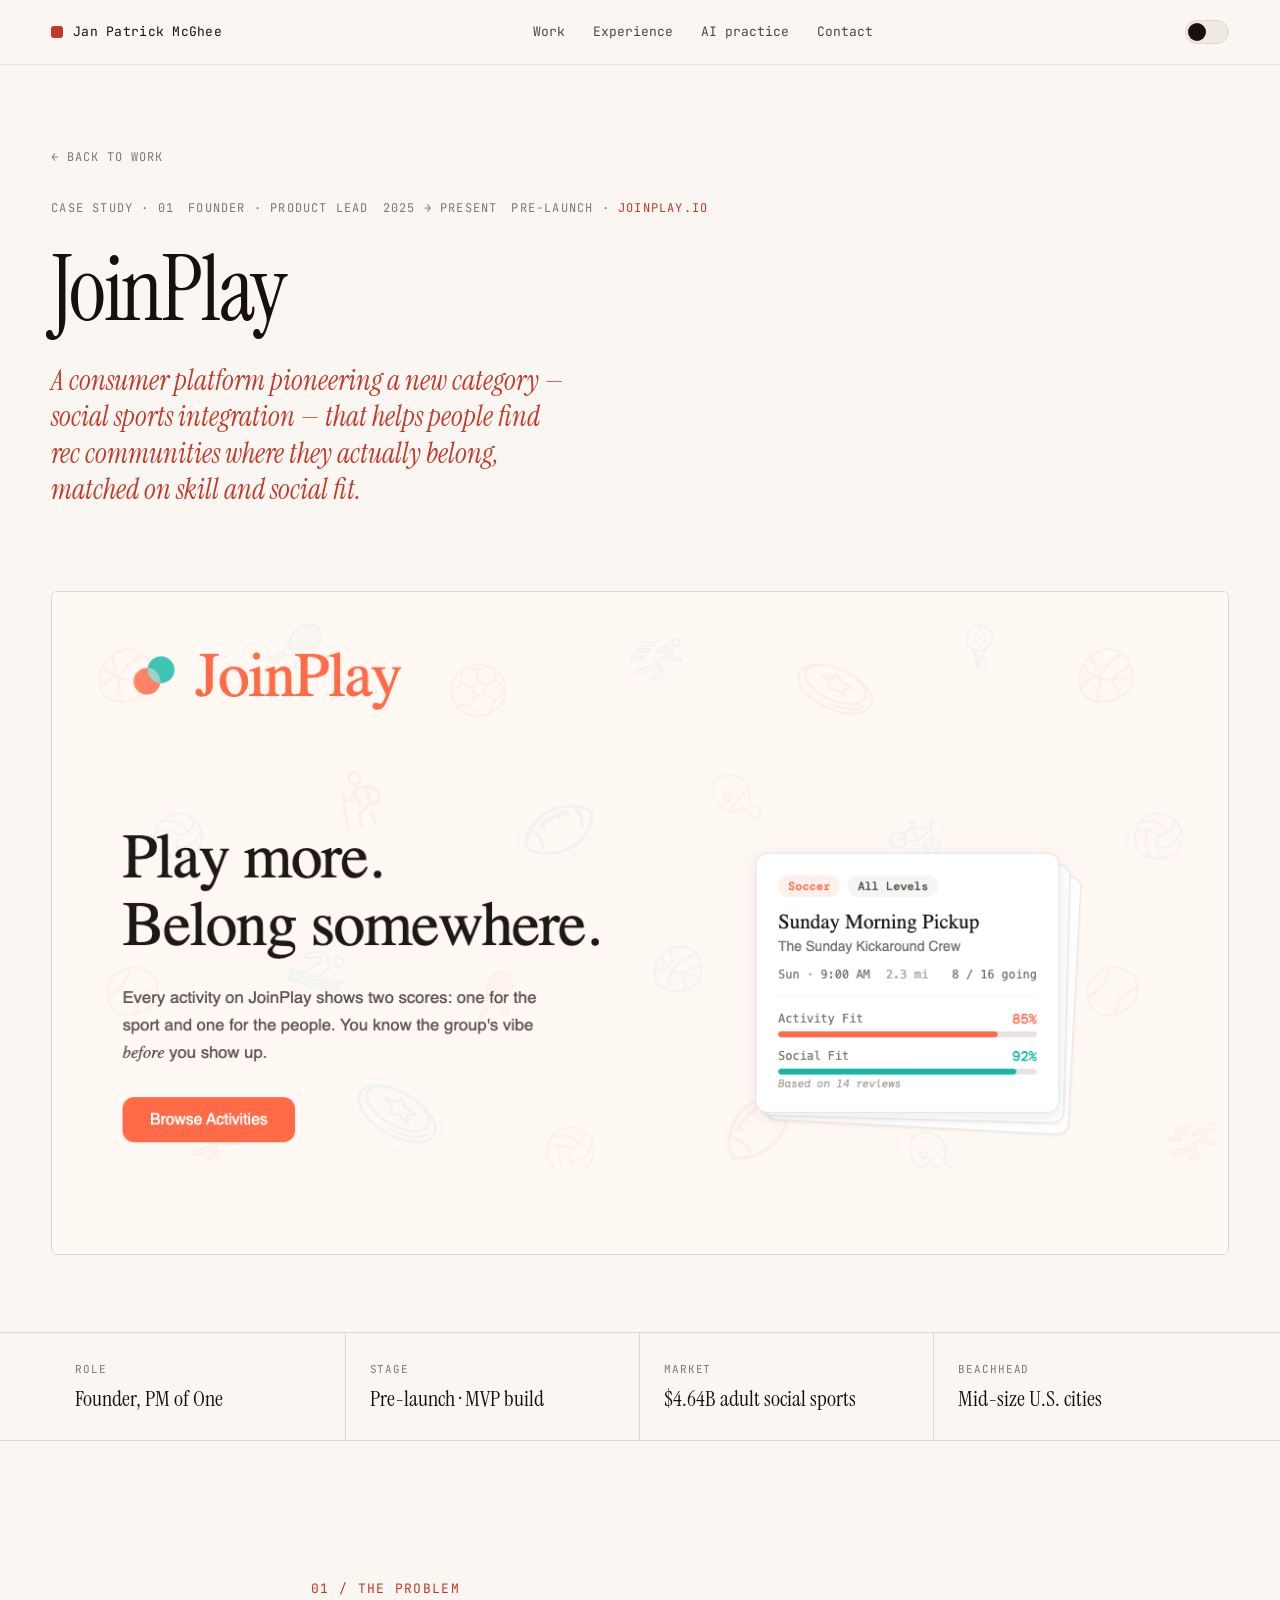
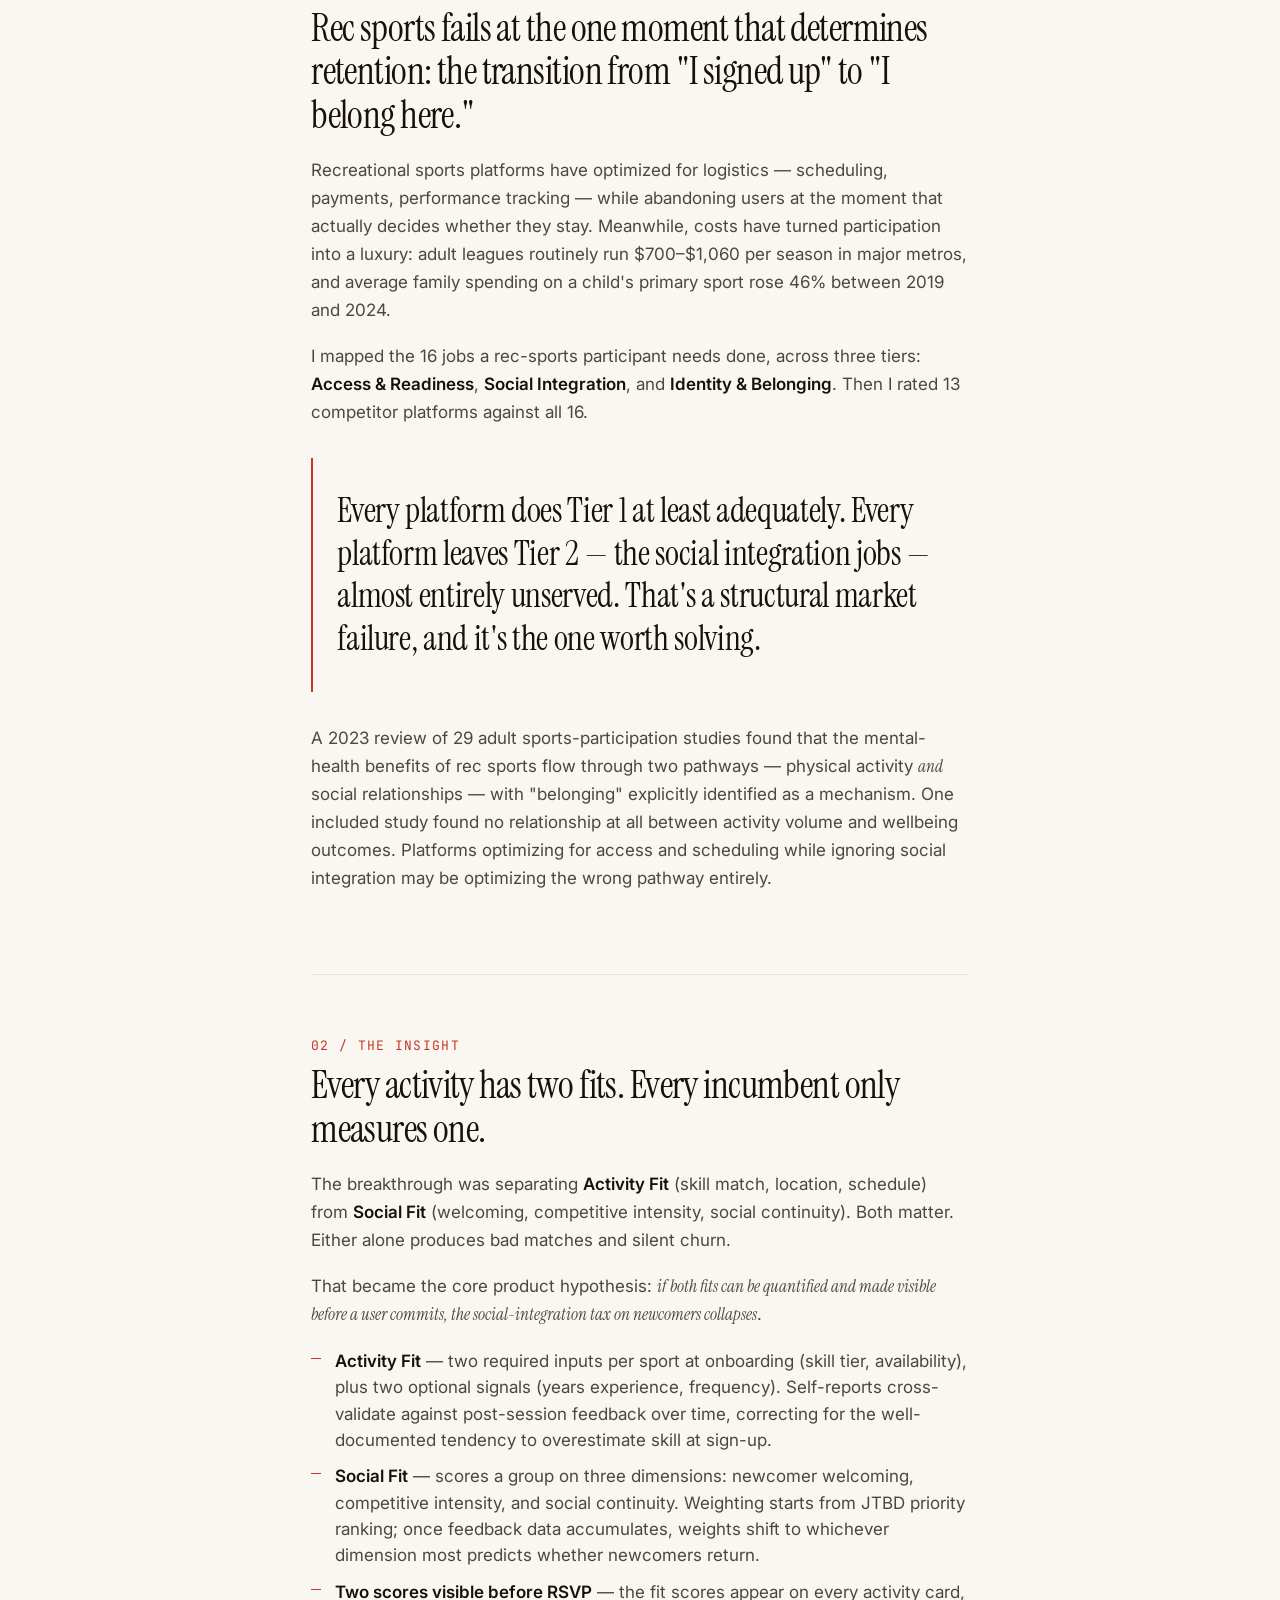
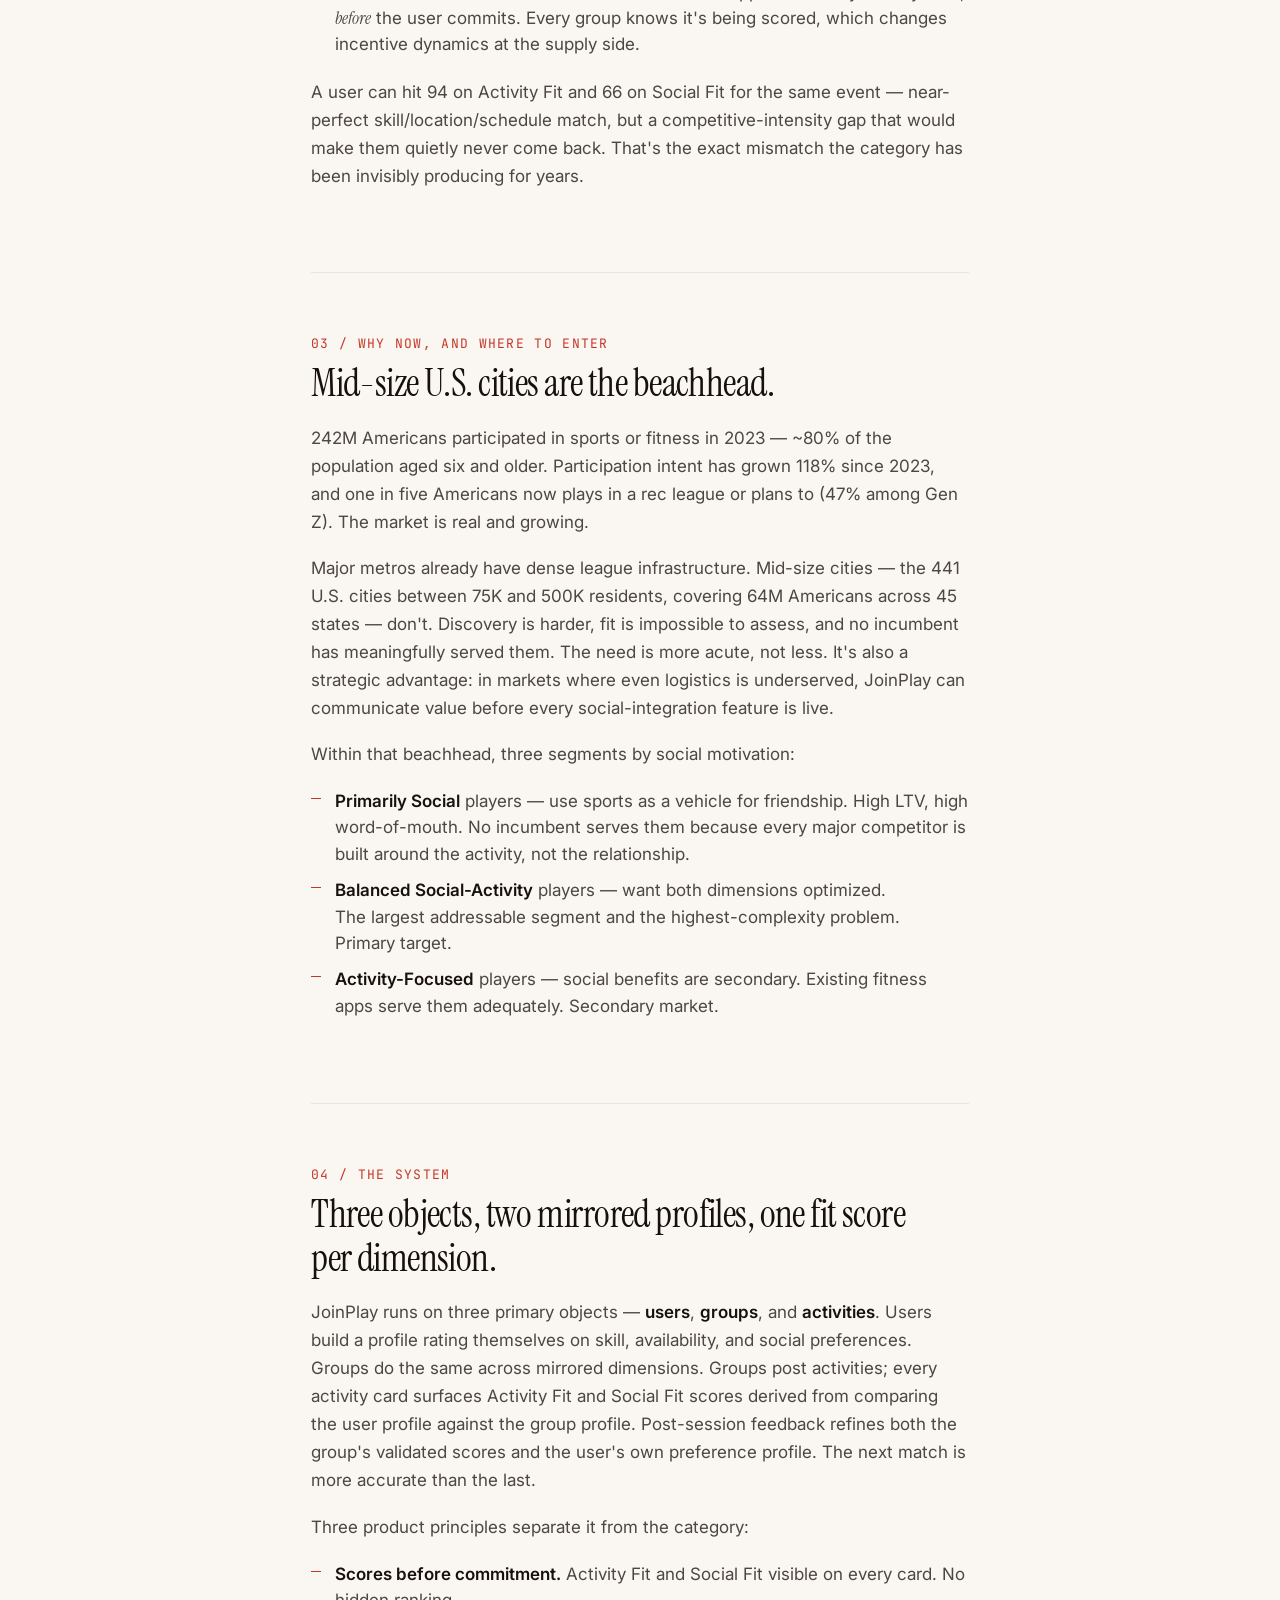
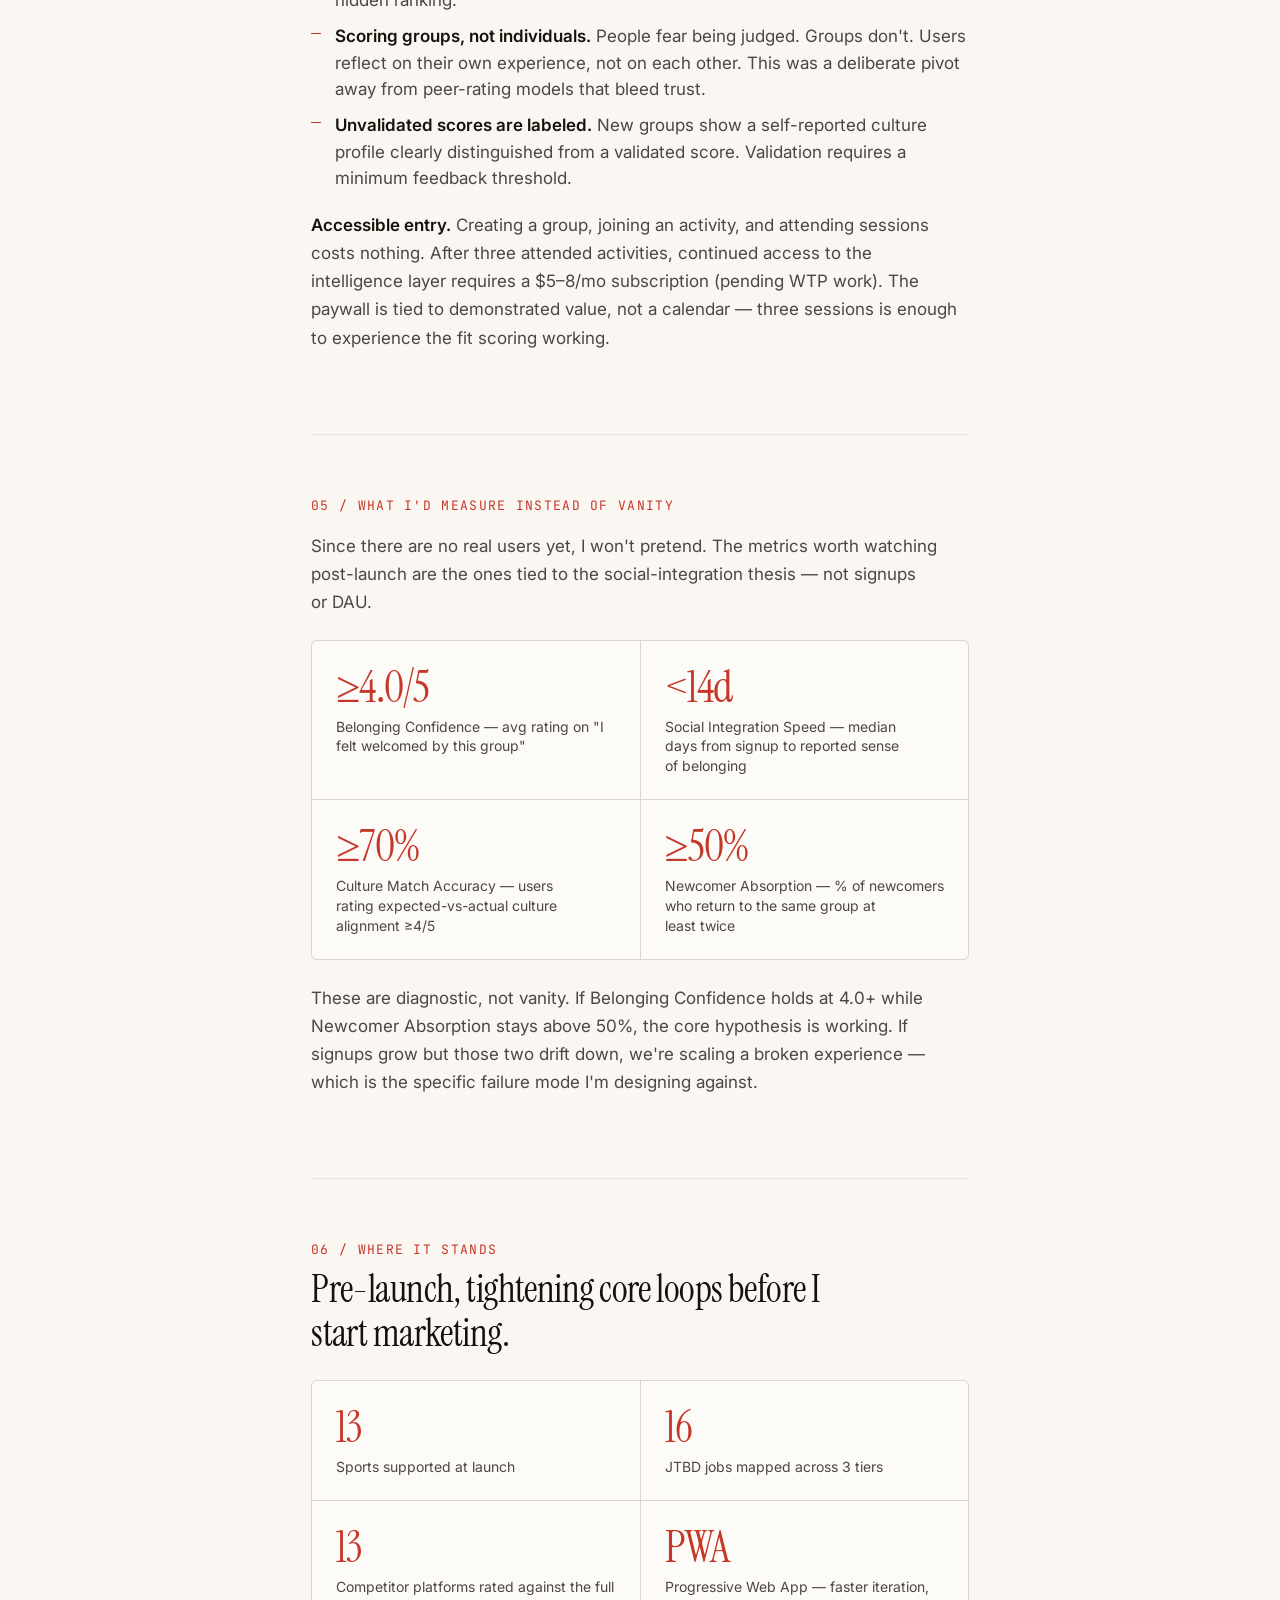
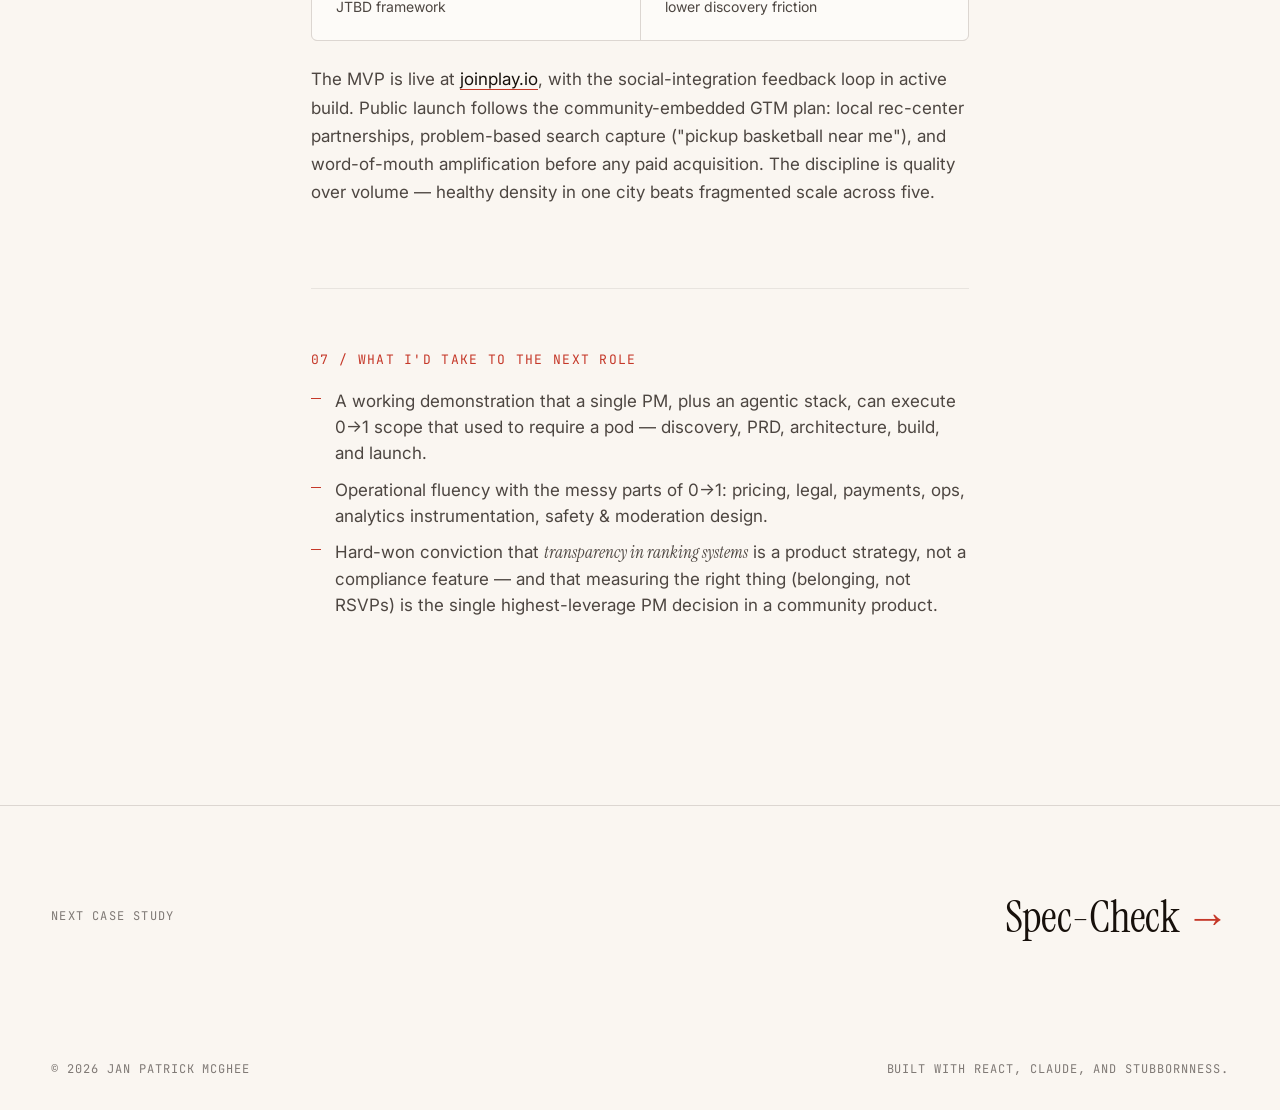
==== joinplay.html @ 54991e26 "Portfolio v3 Uploaded files for new portfolio" ====
<!DOCTYPE html>
<html lang="en">
<head>
<meta charset="UTF-8" />
<meta name="viewport" content="width=device-width, initial-scale=1.0" />
<title>JoinPlay — Case Study · Jan Patrick McGhee</title>
<link rel="preconnect" href="https://fonts.googleapis.com">
<link rel="preconnect" href="https://fonts.gstatic.com" crossorigin>
<link rel="stylesheet" href="https://fonts.googleapis.com/css2?family=Instrument+Serif:ital@0;1&family=Inter:wght@300;400;500;600;700&family=JetBrains+Mono:wght@400;500&display=swap">
<link rel="stylesheet" href="assets/site.css">
</head>
<body data-aesthetic="editorial" data-theme="light">

<header class="nav">
  <a href="index.html" class="nav__brand">
    <span class="nav__mark" aria-hidden="true"></span>
    <span class="nav__name">Jan&nbsp;Patrick&nbsp;McGhee</span>
  </a>
  <nav class="nav__links">
    <a href="index.html#work">Work</a>
    <a href="index.html#experience">Experience</a>
    <a href="index.html#ai">AI&nbsp;practice</a>
    <a href="index.html#contact">Contact</a>
  </nav>
  <button class="theme-toggle" id="themeToggle" aria-label="Toggle theme">
    <span class="theme-toggle__dot"></span>
  </button>
</header>

<section class="case-hero">
  <a href="index.html" class="case-hero__back">← Back to work</a>
  <div class="case-hero__meta">
    <span>Case study · 01</span>
    <span>Founder · Product Lead</span>
    <span>2025 → Present</span>
    <span>Pre-launch · <a href="https://joinplay.io/" target="_blank" rel="noopener" style="color:var(--accent);">joinplay.io</a></span>
  </div>
  <h1 class="case-hero__title">JoinPlay</h1>
  <p class="case-hero__kicker">A consumer platform pioneering a new category — <em>social sports integration</em> — that helps people find rec communities where they actually belong, matched on skill <em>and</em> social fit.</p>
</section>

<div class="case-shot">
  <div class="case-shot__img"><img src="uploads/joinplay.png" alt="JoinPlay landing page"></div>
</div>

<div class="case-facts">
  <div class="case-fact"><div class="case-fact__lbl">Role</div><div class="case-fact__val">Founder, PM of One</div></div>
  <div class="case-fact"><div class="case-fact__lbl">Stage</div><div class="case-fact__val">Pre-launch · MVP build</div></div>
  <div class="case-fact"><div class="case-fact__lbl">Market</div><div class="case-fact__val">$4.64B adult social sports</div></div>
  <div class="case-fact"><div class="case-fact__lbl">Beachhead</div><div class="case-fact__val">Mid-size U.S. cities</div></div>
</div>

<article class="case-body">

  <section>
    <h2><span class="num">01 / The problem</span>Rec sports fails at the one moment that determines retention: the transition from "I signed up" to "I belong here."</h2>
    <p>Recreational sports platforms have optimized for logistics — scheduling, payments, performance tracking — while abandoning users at the moment that actually decides whether they stay. Meanwhile, costs have turned participation into a luxury: adult leagues routinely run $700–$1,060 per season in major metros, and average family spending on a child's primary sport rose 46% between 2019 and 2024.</p>
    <p>I mapped the 16 jobs a rec-sports participant needs done, across three tiers: <strong>Access &amp; Readiness</strong>, <strong>Social Integration</strong>, and <strong>Identity &amp; Belonging</strong>. Then I rated 13 competitor platforms against all 16.</p>
    <div class="pullquote">Every platform does Tier 1 at least adequately. Every platform leaves Tier 2 — the social integration jobs — almost entirely unserved. That's a structural market failure, and it's the one worth solving.</div>
    <p>A 2023 review of 29 adult sports-participation studies found that the mental-health benefits of rec sports flow through two pathways — physical activity <em>and</em> social relationships — with "belonging" explicitly identified as a mechanism. One included study found no relationship at all between activity volume and wellbeing outcomes. Platforms optimizing for access and scheduling while ignoring social integration may be optimizing the wrong pathway entirely.</p>
  </section>

  <section>
    <h2><span class="num">02 / The insight</span>Every activity has two fits. Every incumbent only measures one.</h2>
    <p>The breakthrough was separating <strong>Activity Fit</strong> (skill match, location, schedule) from <strong>Social Fit</strong> (welcoming, competitive intensity, social continuity). Both matter. Either alone produces bad matches and silent churn.</p>
    <p>That became the core product hypothesis: <em>if both fits can be quantified and made visible before a user commits, the social-integration tax on newcomers collapses</em>.</p>
    <ul class="case-list">
      <li><strong>Activity Fit</strong> — two required inputs per sport at onboarding (skill tier, availability), plus two optional signals (years experience, frequency). Self-reports cross-validate against post-session feedback over time, correcting for the well-documented tendency to overestimate skill at sign-up.</li>
      <li><strong>Social Fit</strong> — scores a group on three dimensions: newcomer welcoming, competitive intensity, and social continuity. Weighting starts from JTBD priority ranking; once feedback data accumulates, weights shift to whichever dimension most predicts whether newcomers return.</li>
      <li><strong>Two scores visible before RSVP</strong> — the fit scores appear on every activity card, <em>before</em> the user commits. Every group knows it's being scored, which changes incentive dynamics at the supply side.</li>
    </ul>
    <p>A user can hit 94 on Activity Fit and 66 on Social Fit for the same event — near-perfect skill/location/schedule match, but a competitive-intensity gap that would make them quietly never come back. That's the exact mismatch the category has been invisibly producing for years.</p>
  </section>

  <section>
    <h2><span class="num">03 / Why now, and where to enter</span>Mid-size U.S. cities are the beachhead.</h2>
    <p>242M Americans participated in sports or fitness in 2023 — ~80% of the population aged six and older. Participation intent has grown 118% since 2023, and one in five Americans now plays in a rec league or plans to (47% among Gen Z). The market is real and growing.</p>
    <p>Major metros already have dense league infrastructure. Mid-size cities — the 441 U.S. cities between 75K and 500K residents, covering 64M Americans across 45 states — don't. Discovery is harder, fit is impossible to assess, and no incumbent has meaningfully served them. The need is more acute, not less. It's also a strategic advantage: in markets where even logistics is underserved, JoinPlay can communicate value before every social-integration feature is live.</p>
    <p>Within that beachhead, three segments by social motivation:</p>
    <ul class="case-list">
      <li><strong>Primarily Social</strong> players — use sports as a vehicle for friendship. High LTV, high word-of-mouth. No incumbent serves them because every major competitor is built around the activity, not the relationship.</li>
      <li><strong>Balanced Social-Activity</strong> players — want both dimensions optimized. The largest addressable segment and the highest-complexity problem. Primary target.</li>
      <li><strong>Activity-Focused</strong> players — social benefits are secondary. Existing fitness apps serve them adequately. Secondary market.</li>
    </ul>
  </section>

  <section>
    <h2><span class="num">04 / The system</span>Three objects, two mirrored profiles, one fit score per dimension.</h2>
    <p>JoinPlay runs on three primary objects — <strong>users</strong>, <strong>groups</strong>, and <strong>activities</strong>. Users build a profile rating themselves on skill, availability, and social preferences. Groups do the same across mirrored dimensions. Groups post activities; every activity card surfaces Activity Fit and Social Fit scores derived from comparing the user profile against the group profile. Post-session feedback refines both the group's validated scores and the user's own preference profile. The next match is more accurate than the last.</p>
    <p>Three product principles separate it from the category:</p>
    <ul class="case-list">
      <li><strong>Scores before commitment.</strong> Activity Fit and Social Fit visible on every card. No hidden ranking.</li>
      <li><strong>Scoring groups, not individuals.</strong> People fear being judged. Groups don't. Users reflect on their own experience, not on each other. This was a deliberate pivot away from peer-rating models that bleed trust.</li>
      <li><strong>Unvalidated scores are labeled.</strong> New groups show a self-reported culture profile clearly distinguished from a validated score. Validation requires a minimum feedback threshold.</li>
    </ul>
    <p><strong>Accessible entry.</strong> Creating a group, joining an activity, and attending sessions costs nothing. After three attended activities, continued access to the intelligence layer requires a $5–8/mo subscription (pending WTP work). The paywall is tied to demonstrated value, not a calendar — three sessions is enough to experience the fit scoring working.</p>
  </section>

  <section>
    <h2><span class="num">05 / What I'd measure instead of vanity</span></h2>
    <p>Since there are no real users yet, I won't pretend. The metrics worth watching post-launch are the ones tied to the social-integration thesis — not signups or DAU.</p>
    <div class="outcomes">
      <div class="outcome"><div class="outcome__num">≥4.0/5</div><div class="outcome__lbl">Belonging Confidence — avg rating on "I felt welcomed by this group"</div></div>
      <div class="outcome"><div class="outcome__num">&lt;14d</div><div class="outcome__lbl">Social Integration Speed — median days from signup to reported sense of belonging</div></div>
      <div class="outcome"><div class="outcome__num">≥70%</div><div class="outcome__lbl">Culture Match Accuracy — users rating expected-vs-actual culture alignment ≥4/5</div></div>
      <div class="outcome"><div class="outcome__num">≥50%</div><div class="outcome__lbl">Newcomer Absorption — % of newcomers who return to the same group at least twice</div></div>
    </div>
    <p>These are diagnostic, not vanity. If Belonging Confidence holds at 4.0+ while Newcomer Absorption stays above 50%, the core hypothesis is working. If signups grow but those two drift down, we're scaling a broken experience — which is the specific failure mode I'm designing against.</p>
  </section>

  <section>
    <h2><span class="num">06 / Where it stands</span>Pre-launch, tightening core loops before I start marketing.</h2>
    <div class="outcomes">
      <div class="outcome"><div class="outcome__num">13</div><div class="outcome__lbl">Sports supported at launch</div></div>
      <div class="outcome"><div class="outcome__num">16</div><div class="outcome__lbl">JTBD jobs mapped across 3 tiers</div></div>
      <div class="outcome"><div class="outcome__num">13</div><div class="outcome__lbl">Competitor platforms rated against the full JTBD framework</div></div>
      <div class="outcome"><div class="outcome__num">PWA</div><div class="outcome__lbl">Progressive Web App — faster iteration, lower discovery friction</div></div>
    </div>
    <p>The MVP is live at <a href="https://joinplay.io/" target="_blank" rel="noopener" style="color:var(--ink);border-bottom:1px solid var(--accent);">joinplay.io</a>, with the social-integration feedback loop in active build. Public launch follows the community-embedded GTM plan: local rec-center partnerships, problem-based search capture ("pickup basketball near me"), and word-of-mouth amplification before any paid acquisition. The discipline is quality over volume — healthy density in one city beats fragmented scale across five.</p>
  </section>

  <section>
    <h2><span class="num">07 / What I'd take to the next role</span></h2>
    <ul class="case-list">
      <li>A working demonstration that a single PM, plus an agentic stack, can execute 0→1 scope that used to require a pod — discovery, PRD, architecture, build, and launch.</li>
      <li>Operational fluency with the messy parts of 0→1: pricing, legal, payments, ops, analytics instrumentation, safety &amp; moderation design.</li>
      <li>Hard-won conviction that <em>transparency in ranking systems</em> is a product strategy, not a compliance feature — and that measuring the right thing (belonging, not RSVPs) is the single highest-leverage PM decision in a community product.</li>
    </ul>
  </section>

</article>

<nav class="case-next">
  <span class="case-next__lbl">Next case study</span>
  <a href="spec-check.html" class="case-next__link">Spec-Check</a>
</nav>

<footer class="site-foot">
  <div class="site-foot__l">© 2026 Jan Patrick McGhee</div>
  <div class="site-foot__r"><span class="site-foot__mono">Built with React, Claude, and stubbornness.</span></div>
</footer>

<div id="cursor-label" class="cursor-label" aria-hidden="true"></div>
<script src="assets/site.js"></script>
</body>
</html>
---- assets/site.css ----
/* ============================================================
   Jan Patrick McGhee — Portfolio
   Design system: editorial-technical hybrid.
   Aesthetics: editorial | monolith | studio
   Themes: light | dark
   ============================================================ */

/* ---------- TOKENS ---------- */
:root {
  --serif: 'Instrument Serif', Georgia, serif;
  --sans: 'Inter', system-ui, -apple-system, sans-serif;
  --mono: 'JetBrains Mono', ui-monospace, Menlo, monospace;

  --max: 1280px;
  --gutter: clamp(20px, 4vw, 56px);
  --radius: 6px;

  /* EDITORIAL · LIGHT (default) */
  --bg: oklch(97.5% 0.008 80);
  --bg-alt: oklch(94% 0.012 78);
  --ink: oklch(18% 0.015 60);
  --ink-soft: oklch(40% 0.012 60);
  --ink-mute: oklch(58% 0.010 60);
  --line: oklch(88% 0.010 70);
  --line-soft: oklch(92% 0.008 70);
  --accent: oklch(55% 0.18 30);      /* warm terracotta */
  --accent-ink: oklch(98% 0.005 80);
  --card: oklch(99% 0.005 80);
  --elev: 0 1px 2px rgba(60, 40, 20, .04), 0 8px 30px rgba(60, 40, 20, .06);
}

/* DARK theme (editorial) */
[data-theme="dark"] {
  --bg: oklch(14% 0.012 265);
  --bg-alt: oklch(18% 0.015 265);
  --ink: oklch(95% 0.010 80);
  --ink-soft: oklch(78% 0.010 80);
  --ink-mute: oklch(60% 0.012 80);
  --line: oklch(26% 0.015 265);
  --line-soft: oklch(22% 0.015 265);
  --accent: oklch(75% 0.15 70);
  --accent-ink: oklch(14% 0.012 265);
  --card: oklch(17% 0.014 265);
  --elev: 0 1px 2px rgba(0, 0, 0, .3), 0 12px 40px rgba(0, 0, 0, .5);
}

/* MONOLITH — pure mono, high contrast, Swiss */
[data-aesthetic="monolith"] {
  --serif: 'JetBrains Mono', ui-monospace, monospace;
  --sans: 'JetBrains Mono', ui-monospace, monospace;
  --bg: oklch(98% 0 0);
  --bg-alt: oklch(94% 0 0);
  --ink: oklch(12% 0 0);
  --ink-soft: oklch(30% 0 0);
  --ink-mute: oklch(55% 0 0);
  --line: oklch(85% 0 0);
  --line-soft: oklch(90% 0 0);
  --accent: oklch(12% 0 0);
  --accent-ink: oklch(98% 0 0);
  --card: oklch(100% 0 0);
  --radius: 0px;
}
[data-aesthetic="monolith"][data-theme="dark"] {
  --bg: oklch(10% 0 0);
  --bg-alt: oklch(15% 0 0);
  --ink: oklch(96% 0 0);
  --ink-soft: oklch(75% 0 0);
  --ink-mute: oklch(55% 0 0);
  --line: oklch(25% 0 0);
  --line-soft: oklch(20% 0 0);
  --accent: oklch(96% 0 0);
  --accent-ink: oklch(10% 0 0);
  --card: oklch(13% 0 0);
}

/* STUDIO — warm, rounded, JoinPlay-adjacent */
[data-aesthetic="studio"] {
  --serif: 'Instrument Serif', Georgia, serif;
  --sans: 'Inter', system-ui, sans-serif;
  --bg: oklch(97% 0.020 50);
  --bg-alt: oklch(94% 0.028 50);
  --ink: oklch(22% 0.020 30);
  --ink-soft: oklch(42% 0.020 30);
  --ink-mute: oklch(60% 0.020 30);
  --line: oklch(88% 0.018 50);
  --line-soft: oklch(92% 0.015 50);
  --accent: oklch(68% 0.18 35);      /* peachy coral */
  --accent-ink: oklch(18% 0.020 30);
  --card: oklch(99% 0.012 60);
  --radius: 14px;
}
[data-aesthetic="studio"][data-theme="dark"] {
  --bg: oklch(18% 0.015 30);
  --bg-alt: oklch(22% 0.020 30);
  --ink: oklch(96% 0.015 50);
  --ink-soft: oklch(78% 0.015 50);
  --ink-mute: oklch(60% 0.015 50);
  --line: oklch(30% 0.018 30);
  --line-soft: oklch(26% 0.018 30);
  --accent: oklch(72% 0.17 35);
  --accent-ink: oklch(18% 0.015 30);
  --card: oklch(21% 0.018 30);
}

/* ---------- RESET ---------- */
*, *::before, *::after { box-sizing: border-box; }
html { scroll-behavior: smooth; }
body {
  margin: 0;
  font-family: var(--sans);
  background: var(--bg);
  color: var(--ink);
  font-size: 17px;
  line-height: 1.55;
  -webkit-font-smoothing: antialiased;
  transition: background 400ms ease, color 400ms ease;
  text-wrap: pretty;
}
a { color: inherit; text-decoration: none; }
img { max-width: 100%; display: block; }
h1, h2, h3, h4 { margin: 0; font-weight: 500; letter-spacing: -0.01em; }
em { font-family: var(--serif); font-style: italic; font-weight: 400; }
ul, ol { margin: 0; padding: 0; list-style: none; }
strong { font-weight: 600; color: var(--ink); }

/* ---------- NAV ---------- */
.nav {
  position: sticky; top: 0; z-index: 50;
  display: flex; align-items: center; justify-content: space-between;
  gap: 24px;
  padding: 18px var(--gutter);
  background: color-mix(in oklch, var(--bg) 82%, transparent);
  backdrop-filter: blur(12px);
  -webkit-backdrop-filter: blur(12px);
  border-bottom: 1px solid var(--line-soft);
}
.nav__brand {
  display: flex; align-items: center; gap: 10px;
  font-family: var(--mono);
  font-size: 13px;
  letter-spacing: 0.02em;
}
.nav__mark {
  width: 12px; height: 12px; border-radius: 3px;
  background: var(--accent);
  display: inline-block;
}
[data-aesthetic="monolith"] .nav__mark { border-radius: 0; }
.nav__links {
  display: flex; gap: 28px;
  font-family: var(--mono); font-size: 13px;
  color: var(--ink-soft);
}
.nav__links a { position: relative; padding: 4px 0; transition: color 200ms; }
.nav__links a:hover { color: var(--ink); }
.nav__links a::after {
  content: ''; position: absolute; left: 0; right: 0; bottom: -2px;
  height: 1px; background: var(--accent);
  transform: scaleX(0); transform-origin: left;
  transition: transform 260ms cubic-bezier(.2,.7,.2,1);
}
.nav__links a:hover::after { transform: scaleX(1); }

.theme-toggle {
  width: 44px; height: 24px;
  border-radius: 999px;
  background: var(--bg-alt);
  border: 1px solid var(--line);
  padding: 2px;
  cursor: pointer;
  position: relative;
  transition: background 200ms;
}
.theme-toggle__dot {
  position: absolute; top: 2px; left: 2px;
  width: 18px; height: 18px; border-radius: 50%;
  background: var(--ink);
  transition: transform 280ms cubic-bezier(.2,.7,.2,1);
}
[data-theme="dark"] .theme-toggle__dot { transform: translateX(20px); background: var(--accent); }

@media (max-width: 720px) {
  .nav__links { display: none; }
}

/* ---------- HERO ---------- */
.hero {
  padding: clamp(60px, 10vw, 140px) var(--gutter) clamp(40px, 6vw, 80px);
  max-width: var(--max);
  margin: 0 auto;
}
.hero__meta {
  display: flex; gap: 14px; align-items: center; flex-wrap: wrap;
  font-family: var(--mono); font-size: 12px;
  color: var(--ink-mute);
  margin-bottom: 32px;
  text-transform: uppercase; letter-spacing: 0.08em;
}
.hero__pill {
  padding: 6px 12px;
  border: 1px solid var(--line);
  border-radius: 999px;
  color: var(--ink);
}
[data-aesthetic="monolith"] .hero__pill { border-radius: 0; }
.hero__loc::before { content: '●'; color: var(--accent); margin-right: 8px; font-size: 10px; vertical-align: middle; }

.hero__headline {
  font-family: var(--serif);
  font-size: clamp(42px, 7.2vw, 108px);
  line-height: 0.98;
  letter-spacing: -0.022em;
  font-weight: 400;
  max-width: 14ch;
  margin-bottom: 36px;
}
[data-aesthetic="monolith"] .hero__headline {
  font-size: clamp(32px, 5.4vw, 72px);
  line-height: 1.05;
  letter-spacing: -0.03em;
  font-weight: 500;
}
.hero__headline em { color: var(--accent); }
[data-aesthetic="monolith"] .hero__headline em { color: inherit; text-decoration: underline; text-decoration-thickness: 2px; text-underline-offset: 6px; font-style: normal; }

.hero__lede {
  max-width: 62ch;
  font-size: clamp(16px, 1.4vw, 19px);
  line-height: 1.6;
  color: var(--ink-soft);
  margin-bottom: 36px;
}
.hero__lede a { color: var(--ink); border-bottom: 1px solid var(--accent); padding-bottom: 1px; }
.hero__lede a:hover { color: var(--accent); }
.hero__lede strong { color: var(--ink); }

.hero__cta { display: flex; gap: 12px; flex-wrap: wrap; }
.btn {
  display: inline-flex; align-items: center; gap: 8px;
  padding: 14px 22px;
  border-radius: var(--radius);
  font-family: var(--mono); font-size: 13px;
  letter-spacing: 0.02em;
  transition: all 200ms;
  border: 1px solid transparent;
  cursor: pointer;
}
.btn--solid { background: var(--accent); color: var(--accent-ink); }
.btn--solid:hover { transform: translateY(-1px); box-shadow: var(--elev); }
.btn--ghost { background: transparent; color: var(--ink); border-color: var(--line); }
.btn--ghost:hover { border-color: var(--ink); }

/* ---------- STATS ---------- */
.stats {
  border-top: 1px solid var(--line);
  border-bottom: 1px solid var(--line);
  padding: clamp(40px, 6vw, 72px) var(--gutter);
  margin: 0 auto;
  max-width: var(--max);
}
.stats__label {
  font-family: var(--mono); font-size: 12px;
  text-transform: uppercase; letter-spacing: 0.1em;
  color: var(--ink-mute);
  margin-bottom: 32px;
}
.stats__grid {
  display: grid;
  grid-template-columns: repeat(4, 1fr);
  gap: 32px;
}
@media (max-width: 860px) {
  .stats__grid { grid-template-columns: repeat(2, 1fr); gap: 28px 20px; }
}
.stat {
  border-left: 1px solid var(--line-soft);
  padding-left: 20px;
}
.stat__num {
  font-family: var(--serif);
  font-size: clamp(40px, 5.4vw, 72px);
  line-height: 1;
  font-weight: 400;
  color: var(--ink);
  margin-bottom: 8px;
  letter-spacing: -0.02em;
  font-variant-numeric: tabular-nums;
}
[data-aesthetic="monolith"] .stat__num { font-weight: 500; letter-spacing: -0.04em; }
.stat__lbl {
  font-family: var(--mono); font-size: 12px;
  color: var(--ink-mute);
  text-transform: uppercase; letter-spacing: 0.06em;
  line-height: 1.4;
}

/* ---------- SECTION HEAD ---------- */
.section-head {
  max-width: var(--max);
  margin: 0 auto clamp(40px, 5vw, 72px);
  padding: 0 var(--gutter);
}
.section-head__eyebrow {
  font-family: var(--mono); font-size: 12px;
  color: var(--ink-mute);
  text-transform: uppercase; letter-spacing: 0.12em;
  margin-bottom: 20px;
}
.section-head__title {
  font-family: var(--serif);
  font-size: clamp(30px, 4.2vw, 56px);
  line-height: 1.05;
  font-weight: 400;
  max-width: 24ch;
  letter-spacing: -0.015em;
}
[data-aesthetic="monolith"] .section-head__title {
  font-size: clamp(24px, 3.2vw, 40px);
  line-height: 1.2;
  font-weight: 500;
}
.section-head__title em { color: var(--accent); }
[data-aesthetic="monolith"] .section-head__title em { color: inherit; font-style: normal; text-decoration: underline; text-underline-offset: 4px; }
.section-head__sub {
  margin-top: 24px;
  max-width: 60ch;
  color: var(--ink-soft);
  font-size: 17px;
}

/* ---------- WORK / PROJECTS ---------- */
.work {
  padding: clamp(60px, 8vw, 120px) 0;
}
.project-grid {
  max-width: var(--max);
  margin: 0 auto;
  padding: 0 var(--gutter);
  display: grid;
  gap: 24px;
}
.project {
  display: grid;
  grid-template-columns: 1.1fr 1fr;
  gap: 0;
  background: var(--card);
  border: 1px solid var(--line);
  border-radius: var(--radius);
  overflow: hidden;
  transition: border-color 300ms, transform 400ms cubic-bezier(.2,.7,.2,1), box-shadow 400ms;
  position: relative;
}
.project:hover {
  border-color: var(--ink);
  transform: translateY(-2px);
  box-shadow: var(--elev);
}
.project__media {
  position: relative;
  overflow: hidden;
  background: var(--bg-alt);
  aspect-ratio: 16/10;
}
.project__media img {
  width: 100%; height: 100%; object-fit: cover;
  transition: transform 800ms cubic-bezier(.2,.7,.2,1);
}
.project:hover .project__media img { transform: scale(1.03); }
.project__media--dark { background: #0a0e1a; }
.project__media--icon img { object-fit: contain; padding: 18%; }

.project__body {
  padding: clamp(28px, 3vw, 44px);
  display: flex; flex-direction: column;
  gap: 16px;
  border-left: 1px solid var(--line);
}
.project__tags { display: flex; flex-wrap: wrap; gap: 6px; }
.tag {
  font-family: var(--mono); font-size: 11px;
  padding: 4px 10px;
  background: var(--bg-alt);
  color: var(--ink-soft);
  border-radius: 999px;
  text-transform: uppercase;
  letter-spacing: 0.06em;
}
[data-aesthetic="monolith"] .tag { border-radius: 0; }
.tag--ai {
  background: var(--accent);
  color: var(--accent-ink);
}
.project__title {
  font-family: var(--serif);
  font-size: clamp(30px, 3.2vw, 44px);
  line-height: 1;
  letter-spacing: -0.02em;
  font-weight: 400;
}
[data-aesthetic="monolith"] .project__title { font-weight: 500; }
.project__kicker {
  font-family: var(--serif);
  font-style: italic;
  color: var(--accent);
  font-size: 19px;
  line-height: 1.3;
  margin: 0;
}
[data-aesthetic="monolith"] .project__kicker { font-style: normal; font-family: var(--mono); font-size: 13px; }
.project__desc {
  color: var(--ink-soft);
  margin: 0;
  font-size: 15px;
  line-height: 1.55;
}
.project__footer {
  display: flex; justify-content: space-between;
  font-family: var(--mono); font-size: 12px;
  color: var(--ink-mute);
  text-transform: uppercase; letter-spacing: 0.08em;
  margin-top: auto;
  padding-top: 16px;
  border-top: 1px solid var(--line-soft);
}
.project__go { color: var(--ink); transition: transform 200ms; }
.project:hover .project__go { transform: translateX(4px); }

@media (max-width: 820px) {
  .project { grid-template-columns: 1fr; }
  .project__body { border-left: none; border-top: 1px solid var(--line); }
}

/* ---------- EXPERIENCE / TIMELINE ---------- */
.experience {
  padding: clamp(60px, 8vw, 120px) 0;
  background: var(--bg-alt);
  border-top: 1px solid var(--line);
  border-bottom: 1px solid var(--line);
}
.timeline {
  max-width: var(--max);
  margin: 0 auto;
  padding: 0 var(--gutter);
  display: flex;
  flex-direction: column;
}
.role {
  display: grid;
  grid-template-columns: 200px 1fr;
  gap: clamp(20px, 4vw, 56px);
  padding: 40px 0;
  border-top: 1px solid var(--line);
}
.role:first-child { border-top: none; }
.role__when {
  font-family: var(--mono); font-size: 12px;
  color: var(--ink-mute);
  text-transform: uppercase; letter-spacing: 0.08em;
  display: flex; gap: 6px; align-items: center;
  height: fit-content;
}
.role--current .role__when { color: var(--accent); }
.role--current .role__when::before {
  content: ''; width: 8px; height: 8px; border-radius: 50%;
  background: var(--accent); display: inline-block;
  animation: pulse 2s ease-in-out infinite;
}
@keyframes pulse {
  0%, 100% { transform: scale(1); opacity: 1; }
  50% { transform: scale(1.4); opacity: 0.6; }
}
.role__title {
  font-family: var(--serif);
  font-size: clamp(22px, 2.4vw, 30px);
  line-height: 1.15;
  letter-spacing: -0.01em;
  margin-bottom: 6px;
}
[data-aesthetic="monolith"] .role__title { font-weight: 500; }
.role__org {
  font-family: var(--mono); font-size: 13px;
  color: var(--ink-soft);
  margin-bottom: 18px;
}
.role__loc { color: var(--ink-mute); }
.role__lede {
  margin: 0 0 14px; color: var(--ink-soft); max-width: 58ch;
}
.role__bullets {
  display: flex; flex-direction: column; gap: 6px;
  color: var(--ink-soft);
  font-size: 15px;
}
.role__bullets li {
  position: relative;
  padding-left: 20px;
}
.role__bullets li::before {
  content: '—';
  position: absolute; left: 0;
  color: var(--ink-mute);
}
.role__bullets--metric li strong {
  color: var(--ink);
  font-family: var(--mono);
  font-weight: 500;
  font-size: 14px;
}

@media (max-width: 760px) {
  .role { grid-template-columns: 1fr; gap: 12px; }
}

/* ---------- AI PRACTICE ---------- */
.ai-practice {
  padding: clamp(60px, 8vw, 120px) 0;
}
.ai-grid {
  max-width: var(--max);
  margin: 0 auto;
  padding: 0 var(--gutter);
  display: grid;
  grid-template-columns: repeat(4, 1fr);
  gap: 1px;
  background: var(--line);
  border: 1px solid var(--line);
  border-radius: var(--radius);
  overflow: hidden;
}
@media (max-width: 960px) { .ai-grid { grid-template-columns: repeat(2, 1fr); } }
@media (max-width: 560px) { .ai-grid { grid-template-columns: 1fr; } }
.ai-card {
  background: var(--card);
  padding: 32px;
  display: flex; flex-direction: column; gap: 14px;
  transition: background 300ms;
}
.ai-card:hover { background: var(--bg-alt); }
.ai-card__num {
  font-family: var(--mono); font-size: 12px;
  color: var(--accent);
  letter-spacing: 0.1em;
}
.ai-card h3 {
  font-family: var(--serif);
  font-size: 24px; line-height: 1.15;
  letter-spacing: -0.01em;
}
.ai-card p {
  color: var(--ink-soft); margin: 0;
  font-size: 14.5px; line-height: 1.55;
}
.ai-card p a { color: var(--ink); border-bottom: 1px solid var(--accent); }
.ai-card__tools {
  margin-top: auto;
  display: flex; flex-wrap: wrap; gap: 6px;
}
.ai-card__tools span {
  font-family: var(--mono); font-size: 11px;
  padding: 3px 8px;
  background: var(--bg-alt);
  color: var(--ink-soft);
  border-radius: 4px;
}

/* ---------- SKILLS ---------- */
.skills {
  padding: 0 0 clamp(60px, 8vw, 120px);
}
.skills__grid {
  max-width: var(--max);
  margin: 0 auto;
  padding: 0 var(--gutter);
  display: grid;
  grid-template-columns: repeat(3, 1fr);
  gap: 48px;
  border-top: 1px solid var(--line);
  padding-top: 48px;
}
@media (max-width: 820px) { .skills__grid { grid-template-columns: 1fr; gap: 32px; } }
.skill-col h4 {
  font-family: var(--mono); font-size: 12px;
  text-transform: uppercase; letter-spacing: 0.1em;
  color: var(--ink-mute);
  margin-bottom: 20px;
  padding-bottom: 12px;
  border-bottom: 1px solid var(--line);
}
.skill-col ul { display: flex; flex-direction: column; gap: 10px; }
.skill-col li {
  color: var(--ink-soft);
  font-size: 15px;
  padding-left: 16px;
  position: relative;
}
.skill-col li::before {
  content: '';
  position: absolute;
  left: 0; top: 10px;
  width: 6px; height: 1px;
  background: var(--accent);
}

/* ---------- CONTACT ---------- */
.contact {
  padding: clamp(60px, 8vw, 120px) var(--gutter);
  background: var(--bg-alt);
  border-top: 1px solid var(--line);
}
.contact__inner {
  max-width: var(--max);
  margin: 0 auto;
}
.contact__eyebrow {
  font-family: var(--mono); font-size: 12px;
  color: var(--ink-mute);
  text-transform: uppercase; letter-spacing: 0.12em;
  margin-bottom: 24px;
}
.contact__headline {
  font-family: var(--serif);
  font-size: clamp(32px, 5vw, 68px);
  line-height: 1.05;
  letter-spacing: -0.02em;
  font-weight: 400;
  max-width: 22ch;
  margin-bottom: 20px;
}
[data-aesthetic="monolith"] .contact__headline { font-weight: 500; }
.contact__headline em { color: var(--accent); }
.contact__sub {
  max-width: 52ch;
  color: var(--ink-soft);
  font-size: 17px;
  margin-bottom: 48px;
}
.contact__grid {
  display: grid;
  grid-template-columns: repeat(3, 1fr);
  gap: 12px;
}
@media (max-width: 720px) { .contact__grid { grid-template-columns: 1fr; } }
.contact-card {
  background: var(--card);
  border: 1px solid var(--line);
  border-radius: var(--radius);
  padding: 28px;
  display: grid;
  grid-template-columns: 1fr auto;
  gap: 4px;
  align-items: end;
  transition: all 240ms;
}
.contact-card:hover {
  border-color: var(--ink);
  transform: translateY(-2px);
}
.contact-card__lbl {
  font-family: var(--mono); font-size: 11px;
  color: var(--ink-mute);
  text-transform: uppercase; letter-spacing: 0.08em;
  grid-column: 1 / -1;
  margin-bottom: 16px;
}
.contact-card__val {
  font-family: var(--serif);
  font-size: 22px;
  line-height: 1.2;
  letter-spacing: -0.01em;
}
[data-aesthetic="monolith"] .contact-card__val { font-family: var(--mono); font-size: 15px; letter-spacing: 0; }
.contact-card__go {
  font-family: var(--mono);
  color: var(--accent);
  font-size: 20px;
  transition: transform 200ms;
}
.contact-card:hover .contact-card__go { transform: translate(4px, -4px); }

/* ---------- FOOTER ---------- */
.site-foot {
  max-width: var(--max); margin: 0 auto;
  padding: 32px var(--gutter);
  display: flex; justify-content: space-between;
  font-family: var(--mono); font-size: 12px;
  color: var(--ink-mute);
  text-transform: uppercase; letter-spacing: 0.08em;
}

/* ---------- CURSOR LABEL ---------- */
.cursor-label {
  position: fixed;
  top: 0; left: 0;
  padding: 6px 12px;
  background: var(--ink); color: var(--bg);
  font-family: var(--mono); font-size: 11px;
  text-transform: uppercase; letter-spacing: 0.08em;
  border-radius: 999px;
  pointer-events: none;
  opacity: 0;
  transform: translate(-50%, -140%);
  transition: opacity 180ms;
  z-index: 100;
  white-space: nowrap;
}
.cursor-label.visible { opacity: 1; }
[data-aesthetic="monolith"] .cursor-label { border-radius: 0; }

/* ---------- SCROLL REVEAL ---------- */
.reveal {
  opacity: 0;
  transform: translateY(20px);
  transition: opacity 800ms cubic-bezier(.2,.7,.2,1), transform 800ms cubic-bezier(.2,.7,.2,1);
}
.reveal.in { opacity: 1; transform: none; }

/* ============================================================
   TWEAKS PANEL
   ============================================================ */
.tweaks-panel {
  position: fixed;
  bottom: 20px; right: 20px;
  background: var(--card);
  border: 1px solid var(--line);
  border-radius: 12px;
  padding: 18px;
  box-shadow: var(--elev);
  z-index: 200;
  width: 280px;
  display: none;
  font-family: var(--sans);
}
.tweaks-panel.on { display: block; }
.tweaks-panel__title {
  font-family: var(--mono); font-size: 11px;
  text-transform: uppercase; letter-spacing: 0.1em;
  color: var(--ink-mute);
  margin-bottom: 14px;
}
.tweaks-panel__group { margin-bottom: 16px; }
.tweaks-panel__group:last-child { margin-bottom: 0; }
.tweaks-panel__lbl {
  font-family: var(--mono); font-size: 11px;
  color: var(--ink-soft);
  margin-bottom: 8px;
  display: block;
}
.tweaks-panel__row { display: flex; gap: 4px; }
.tweaks-panel__btn {
  flex: 1;
  padding: 8px 10px;
  background: var(--bg-alt);
  color: var(--ink-soft);
  border: 1px solid var(--line);
  border-radius: 6px;
  font-family: var(--mono); font-size: 11px;
  text-transform: uppercase; letter-spacing: 0.06em;
  cursor: pointer;
  transition: all 180ms;
}
.tweaks-panel__btn:hover { color: var(--ink); }
.tweaks-panel__btn.on {
  background: var(--ink); color: var(--bg); border-color: var(--ink);
}

/* ============================================================
   CASE STUDY PAGES
   ============================================================ */
.case-hero {
  max-width: var(--max);
  margin: 0 auto;
  padding: clamp(40px, 6vw, 80px) var(--gutter) clamp(32px, 4vw, 56px);
}
.case-hero__back {
  font-family: var(--mono); font-size: 12px;
  color: var(--ink-mute);
  text-transform: uppercase; letter-spacing: 0.08em;
  margin-bottom: 32px;
  display: inline-block;
  transition: color 200ms;
}
.case-hero__back:hover { color: var(--accent); }
.case-hero__meta {
  display: flex; gap: 14px; flex-wrap: wrap;
  font-family: var(--mono); font-size: 12px;
  color: var(--ink-mute);
  text-transform: uppercase; letter-spacing: 0.1em;
  margin-bottom: 28px;
}
.case-hero__title {
  font-family: var(--serif);
  font-size: clamp(44px, 7vw, 96px);
  line-height: 1;
  letter-spacing: -0.025em;
  font-weight: 400;
  margin-bottom: 20px;
}
[data-aesthetic="monolith"] .case-hero__title { font-weight: 500; }
.case-hero__kicker {
  font-family: var(--serif);
  font-style: italic;
  color: var(--accent);
  font-size: clamp(20px, 2.2vw, 28px);
  max-width: 40ch;
  line-height: 1.3;
  margin-bottom: 32px;
}
[data-aesthetic="monolith"] .case-hero__kicker { font-style: normal; font-family: var(--mono); font-size: 14px; }

.case-shot {
  max-width: var(--max);
  margin: 0 auto;
  padding: 0 var(--gutter);
}
.case-shot__img {
  width: 100%;
  border-radius: var(--radius);
  border: 1px solid var(--line);
  overflow: hidden;
}
.case-shot__img img { width: 100%; display: block; }

.case-facts {
  max-width: var(--max);
  margin: clamp(48px, 6vw, 80px) auto;
  padding: 0 var(--gutter);
  display: grid;
  grid-template-columns: repeat(4, 1fr);
  gap: 0;
  border-top: 1px solid var(--line);
  border-bottom: 1px solid var(--line);
}
@media (max-width: 720px) { .case-facts { grid-template-columns: repeat(2, 1fr); } }
.case-fact {
  padding: 28px 24px;
  border-right: 1px solid var(--line);
}
.case-fact:last-child { border-right: none; }
@media (max-width: 720px) {
  .case-fact:nth-child(2) { border-right: none; }
}
.case-fact__lbl {
  font-family: var(--mono); font-size: 11px;
  color: var(--ink-mute);
  text-transform: uppercase; letter-spacing: 0.08em;
  margin-bottom: 8px;
}
.case-fact__val {
  font-family: var(--serif);
  font-size: 22px;
  line-height: 1.2;
}
[data-aesthetic="monolith"] .case-fact__val { font-family: var(--mono); font-size: 14px; }

.case-body {
  max-width: 760px;
  margin: 0 auto;
  padding: 0 var(--gutter) clamp(60px, 8vw, 120px);
}
.case-body > section {
  padding: clamp(40px, 5vw, 64px) 0;
  border-top: 1px solid var(--line-soft);
}
.case-body > section:first-child { border-top: none; }
.case-body h2 {
  font-family: var(--serif);
  font-size: clamp(26px, 3vw, 38px);
  line-height: 1.15;
  letter-spacing: -0.015em;
  margin-bottom: 8px;
  font-weight: 400;
}
[data-aesthetic="monolith"] .case-body h2 { font-weight: 500; }
.case-body h2 .num {
  font-family: var(--mono);
  font-size: 13px;
  color: var(--accent);
  display: block;
  margin-bottom: 10px;
  letter-spacing: 0.1em;
  text-transform: uppercase;
}
.case-body p {
  font-size: 17px;
  line-height: 1.65;
  color: var(--ink-soft);
  margin: 18px 0;
}
.case-body p strong { color: var(--ink); }
.case-body ul.case-list {
  display: flex; flex-direction: column; gap: 10px;
  margin: 20px 0;
}
.case-body ul.case-list li {
  padding-left: 24px;
  position: relative;
  color: var(--ink-soft);
  line-height: 1.55;
}
.case-body ul.case-list li::before {
  content: '';
  position: absolute;
  left: 0; top: 10px;
  width: 10px; height: 1px;
  background: var(--accent);
}
.pullquote {
  font-family: var(--serif);
  font-size: clamp(24px, 2.8vw, 34px);
  line-height: 1.25;
  letter-spacing: -0.01em;
  color: var(--ink);
  padding: 32px 0 32px 24px;
  border-left: 2px solid var(--accent);
  margin: 32px 0;
}
.outcomes {
  display: grid; grid-template-columns: repeat(2, 1fr);
  gap: 1px;
  background: var(--line);
  border: 1px solid var(--line);
  border-radius: var(--radius);
  overflow: hidden;
  margin: 24px 0;
}
@media (max-width: 560px) { .outcomes { grid-template-columns: 1fr; } }
.outcome {
  background: var(--card);
  padding: 24px;
}
.outcome__num {
  font-family: var(--serif);
  font-size: 44px;
  line-height: 1;
  color: var(--accent);
  margin-bottom: 8px;
  letter-spacing: -0.02em;
}
[data-aesthetic="monolith"] .outcome__num { font-family: var(--mono); font-size: 32px; font-weight: 500; }
.outcome__lbl {
  font-size: 14px;
  color: var(--ink-soft);
  line-height: 1.4;
}

.case-next {
  max-width: var(--max);
  margin: 0 auto;
  padding: clamp(48px, 6vw, 80px) var(--gutter);
  border-top: 1px solid var(--line);
  display: flex; justify-content: space-between; align-items: center;
  gap: 24px;
  flex-wrap: wrap;
}
.case-next__lbl {
  font-family: var(--mono); font-size: 12px;
  color: var(--ink-mute);
  text-transform: uppercase; letter-spacing: 0.1em;
}
.case-next__link {
  font-family: var(--serif);
  font-size: clamp(28px, 3.5vw, 44px);
  letter-spacing: -0.015em;
  color: var(--ink);
  transition: color 200ms;
}
.case-next__link:hover { color: var(--accent); }
.case-next__link::after { content: ' →'; color: var(--accent); }

/* ---------- Spec-Check radar demo ---------- */
.radar-demo {
  background: #0a0e1a;
  border-radius: var(--radius);
  padding: 40px 24px;
  margin: 32px 0;
  border: 1px solid var(--line);
  position: relative;
}
.radar-demo svg { width: 100%; height: auto; max-width: 520px; margin: 0 auto; display: block; }
.radar-demo__ctrl {
  display: flex; justify-content: center; gap: 8px;
  margin-top: 24px;
  flex-wrap: wrap;
}
.radar-demo__btn {
  padding: 8px 14px;
  background: transparent;
  border: 1px solid rgba(255,255,255,0.12);
  color: rgba(255,255,255,0.7);
  border-radius: 999px;
  font-family: var(--mono); font-size: 11px;
  text-transform: uppercase; letter-spacing: 0.08em;
  cursor: pointer;
  transition: all 200ms;
}
.radar-demo__btn:hover, .radar-demo__btn.on {
  background: rgba(99, 179, 237, 0.15);
  border-color: rgba(99, 179, 237, 0.5);
  color: #a7d3ff;
}

/* ---------- Prompt preview ---------- */
.prompt-preview {
  display: grid;
  grid-template-columns: 240px 1fr;
  gap: 0;
  border: 1px solid var(--line);
  border-radius: var(--radius);
  background: var(--card);
  margin: 24px 0;
  min-height: 380px;
  overflow: hidden;
}
@media (max-width: 720px) { .prompt-preview { grid-template-columns: 1fr; } }
.prompt-list {
  border-right: 1px solid var(--line);
  padding: 12px;
  background: var(--bg-alt);
  display: flex; flex-direction: column; gap: 2px;
}
@media (max-width: 720px) { .prompt-list { border-right: none; border-bottom: 1px solid var(--line); } }
.prompt-list__item {
  padding: 10px 12px;
  border-radius: 6px;
  font-size: 13px;
  color: var(--ink-soft);
  cursor: pointer;
  transition: background 180ms;
  font-family: var(--sans);
  text-align: left;
  background: transparent;
  border: none;
  width: 100%;
  display: flex; justify-content: space-between; align-items: center;
  gap: 10px;
}
.prompt-list__item:hover { background: var(--card); }
.prompt-list__item.on { background: var(--card); color: var(--ink); }
.prompt-list__item__tag {
  font-family: var(--mono); font-size: 10px;
  color: var(--ink-mute);
  text-transform: uppercase; letter-spacing: 0.06em;
}
.prompt-detail { padding: 24px; display: flex; flex-direction: column; gap: 14px; }
.prompt-detail__title {
  font-family: var(--serif);
  font-size: 24px;
  line-height: 1.2;
}
.prompt-detail__meta {
  font-family: var(--mono); font-size: 11px;
  color: var(--ink-mute);
  text-transform: uppercase; letter-spacing: 0.08em;
}
.prompt-detail__body {
  background: var(--bg-alt);
  border: 1px solid var(--line);
  border-radius: 6px;
  padding: 16px;
  font-family: var(--mono);
  font-size: 12.5px;
  line-height: 1.65;
  color: var(--ink-soft);
  white-space: pre-wrap;
  flex: 1;
}

/* Soon badge */
.soon {
  display: inline-flex; gap: 6px; align-items: center;
  padding: 4px 10px;
  background: var(--accent);
  color: var(--accent-ink);
  font-family: var(--mono); font-size: 11px;
  text-transform: uppercase; letter-spacing: 0.08em;
  border-radius: 999px;
}
.soon::before {
  content: ''; width: 6px; height: 6px; border-radius: 50%;
  background: var(--accent-ink); animation: pulse 2s ease-in-out infinite;
}
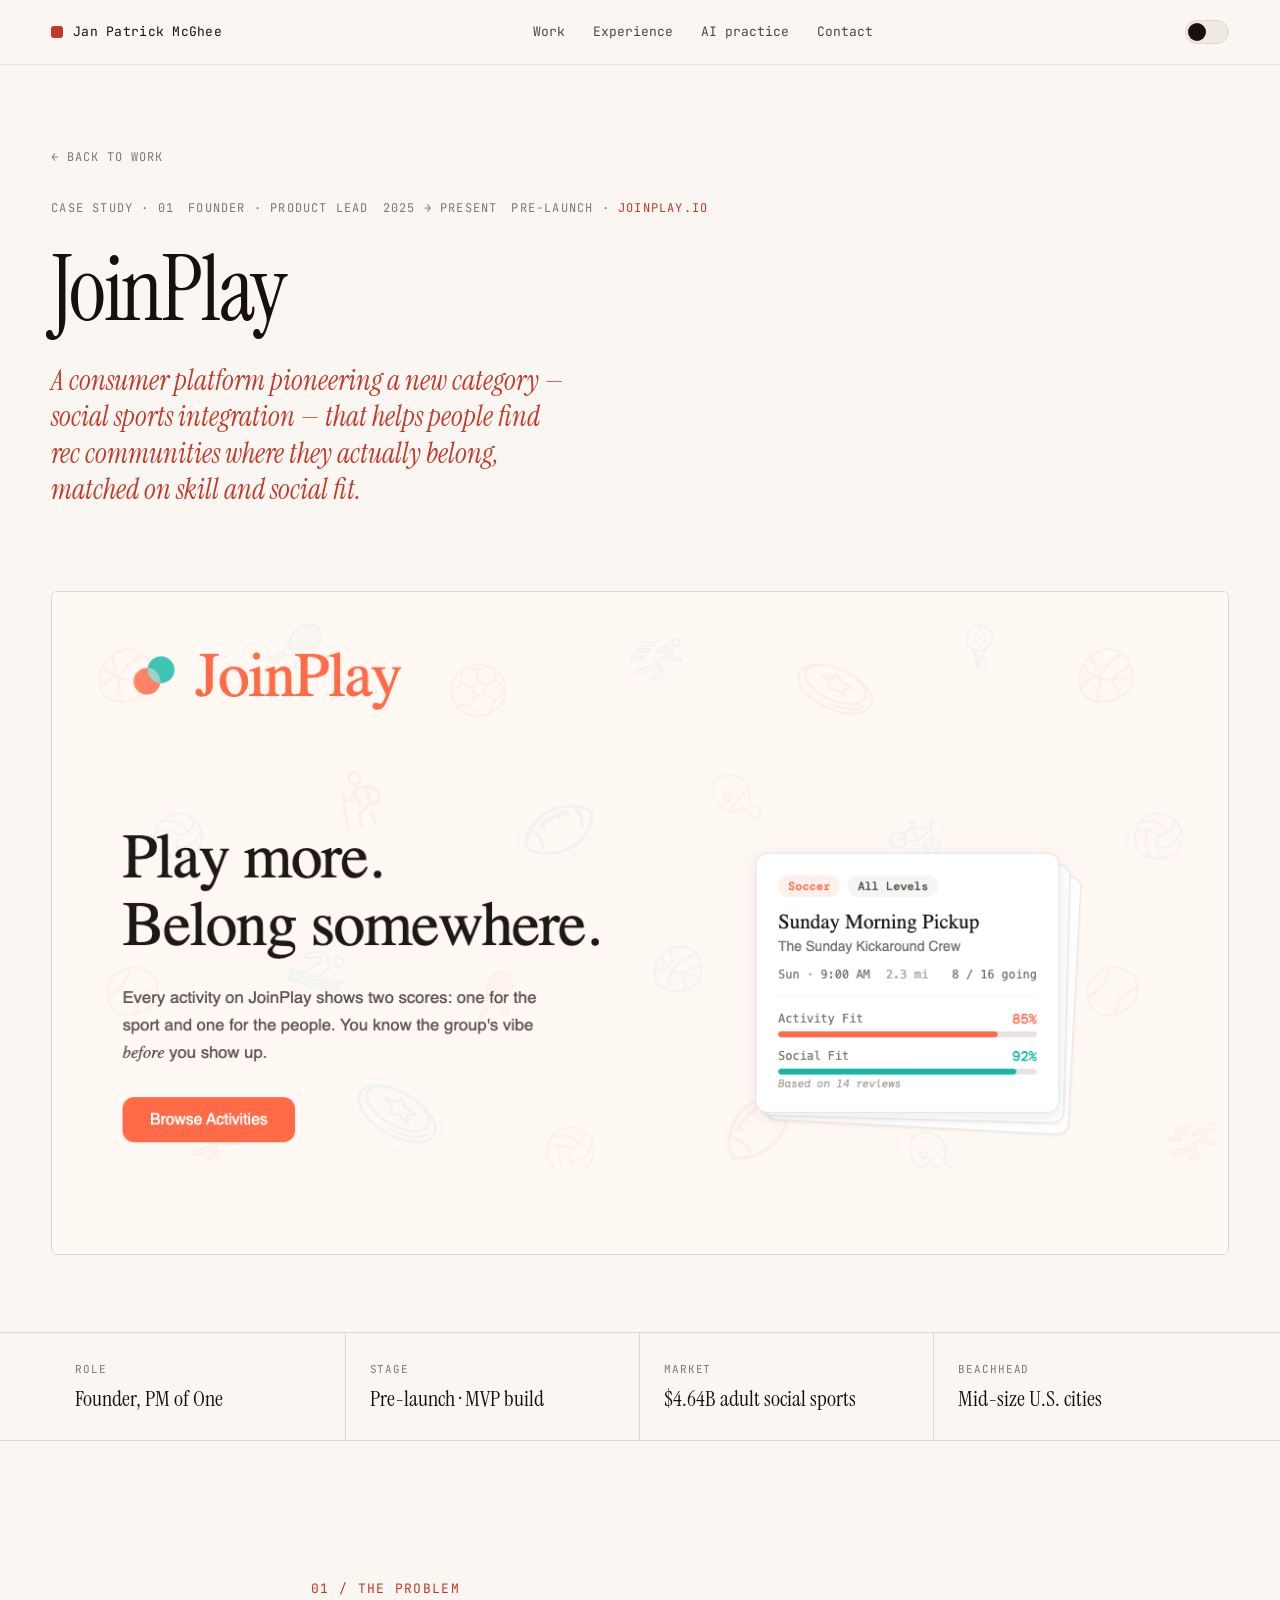
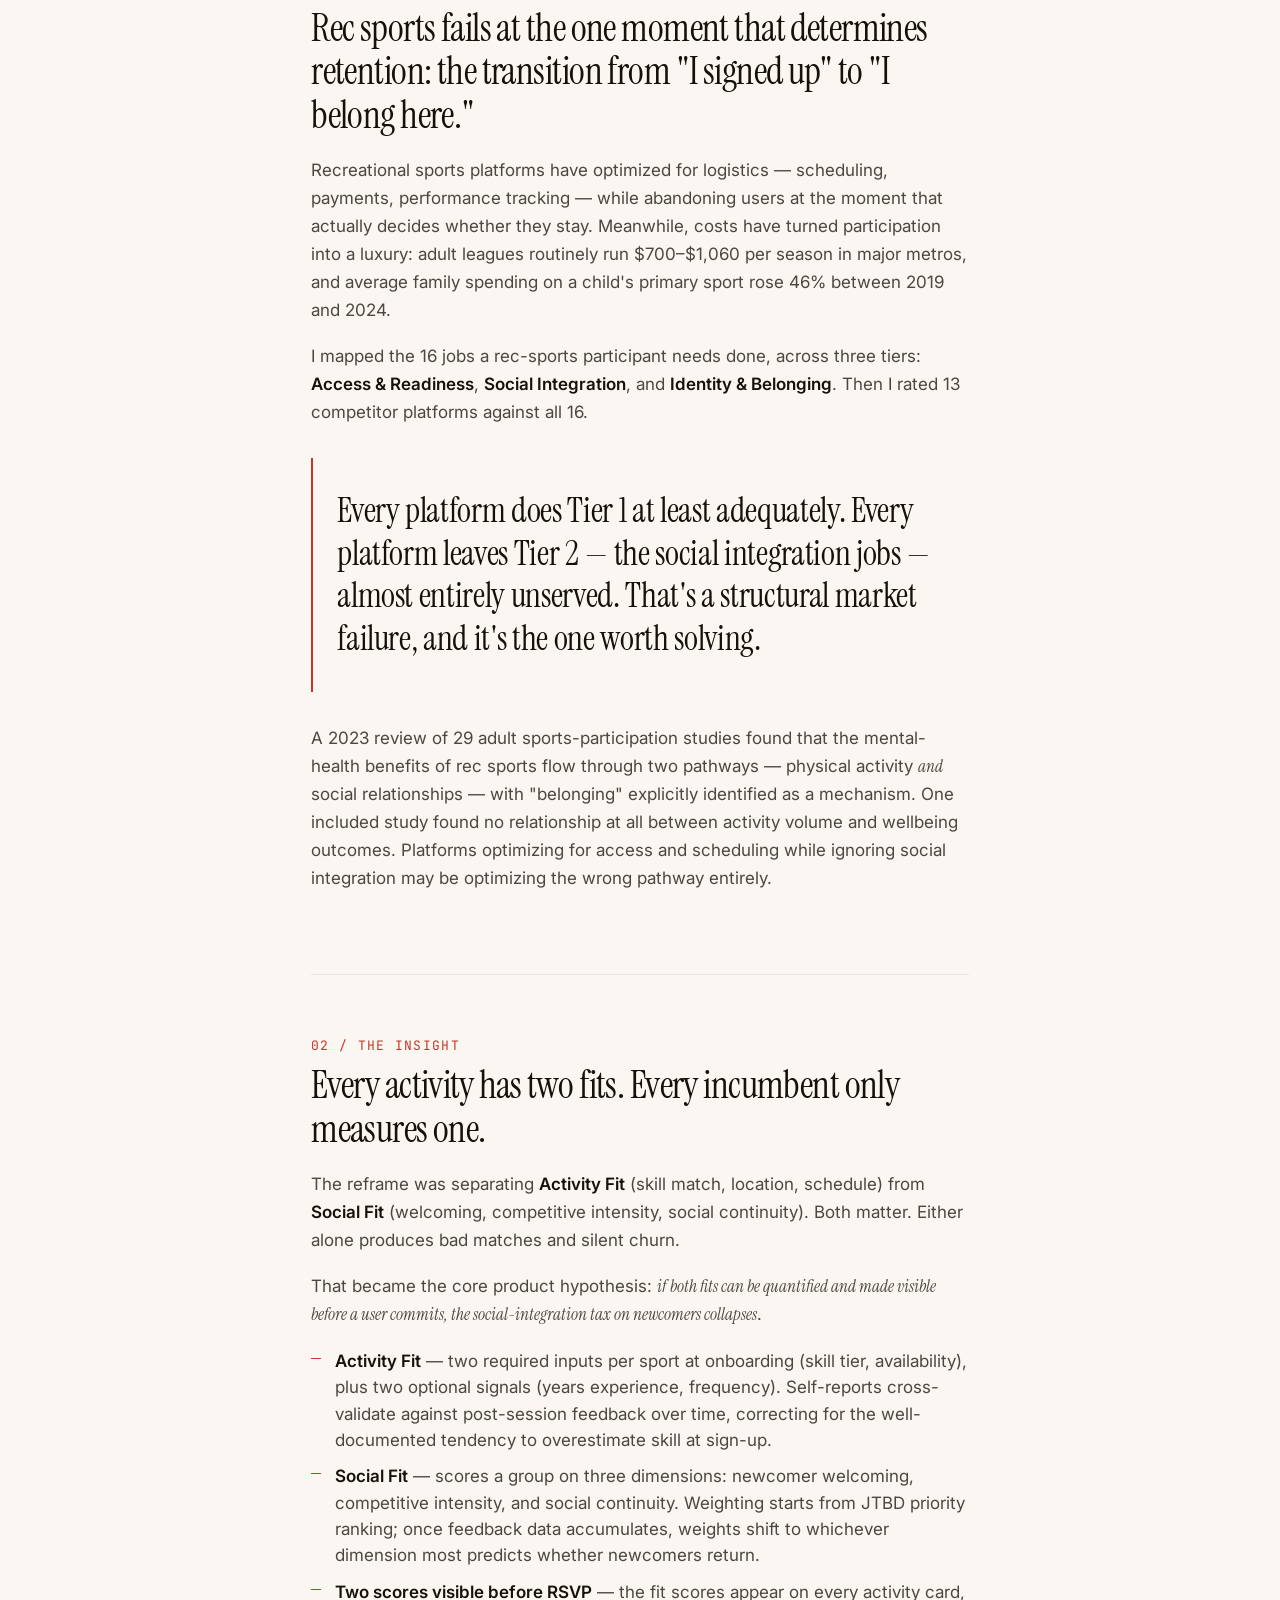
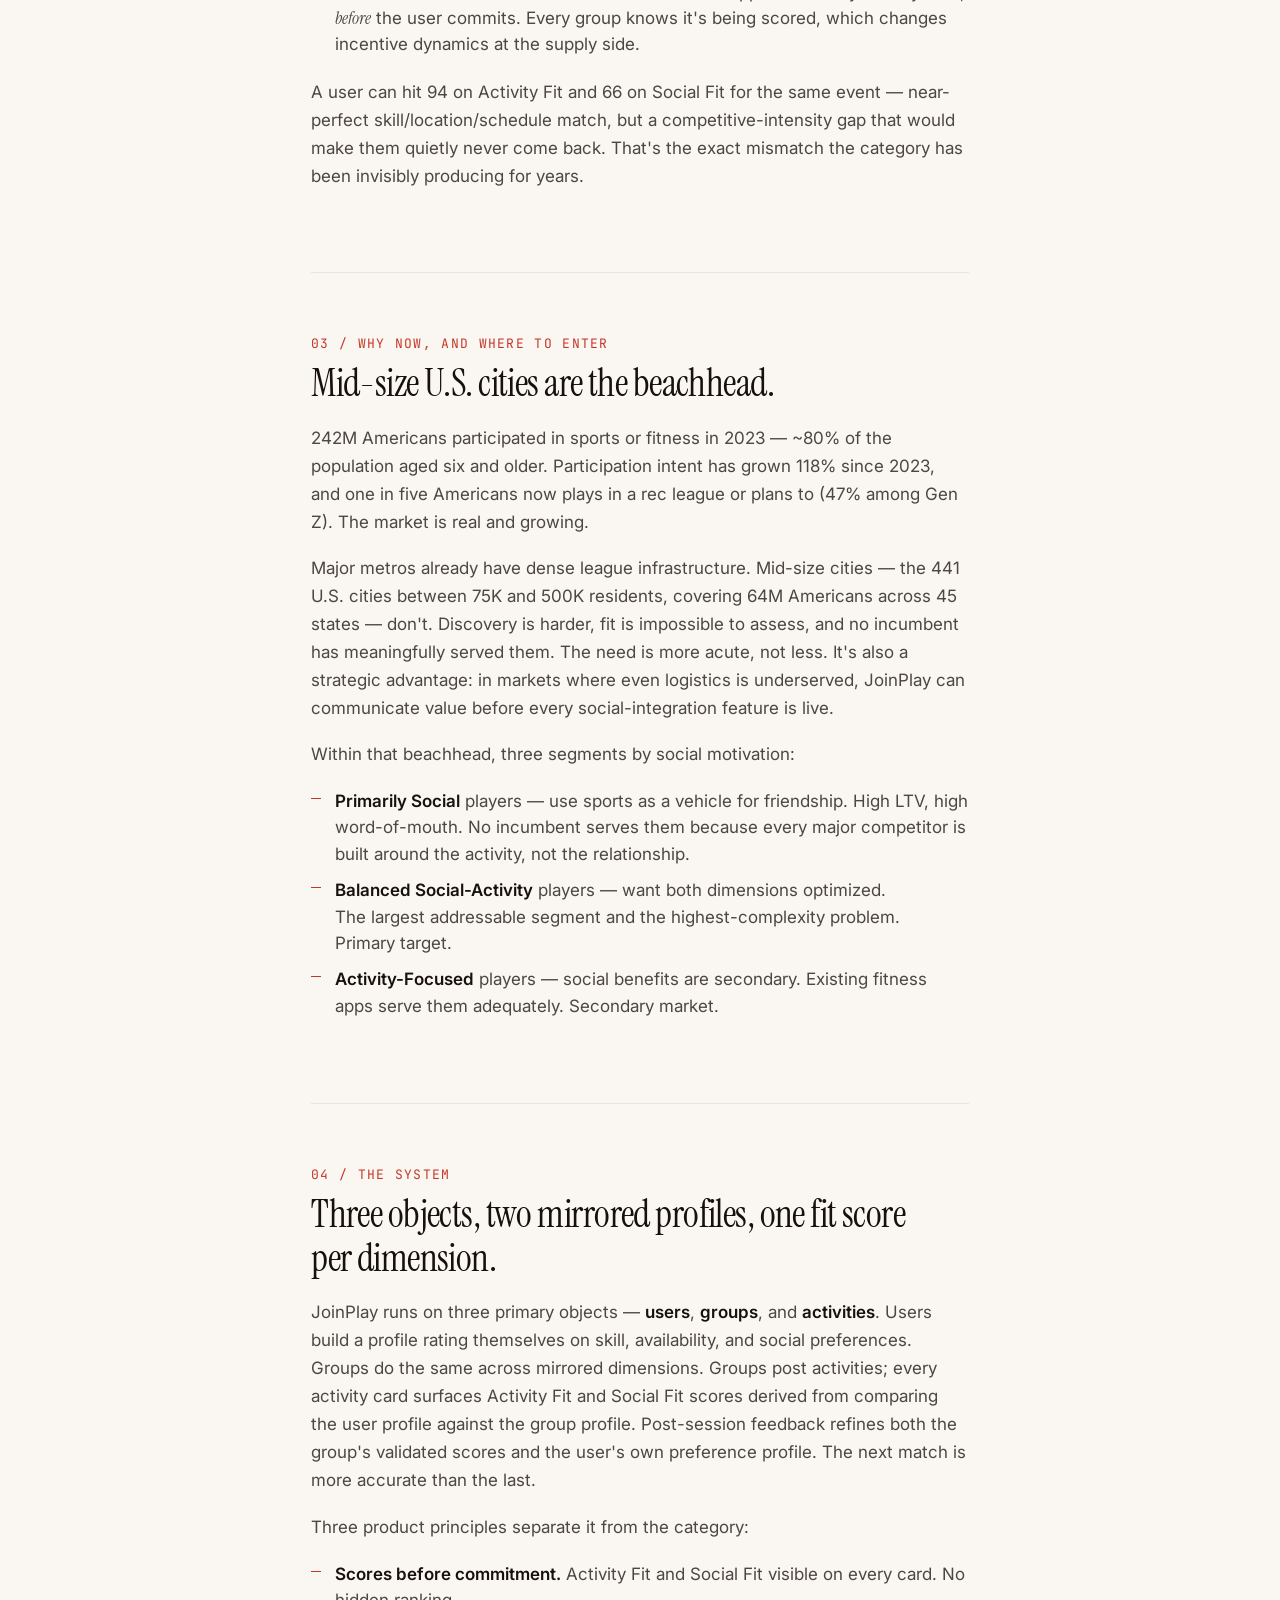
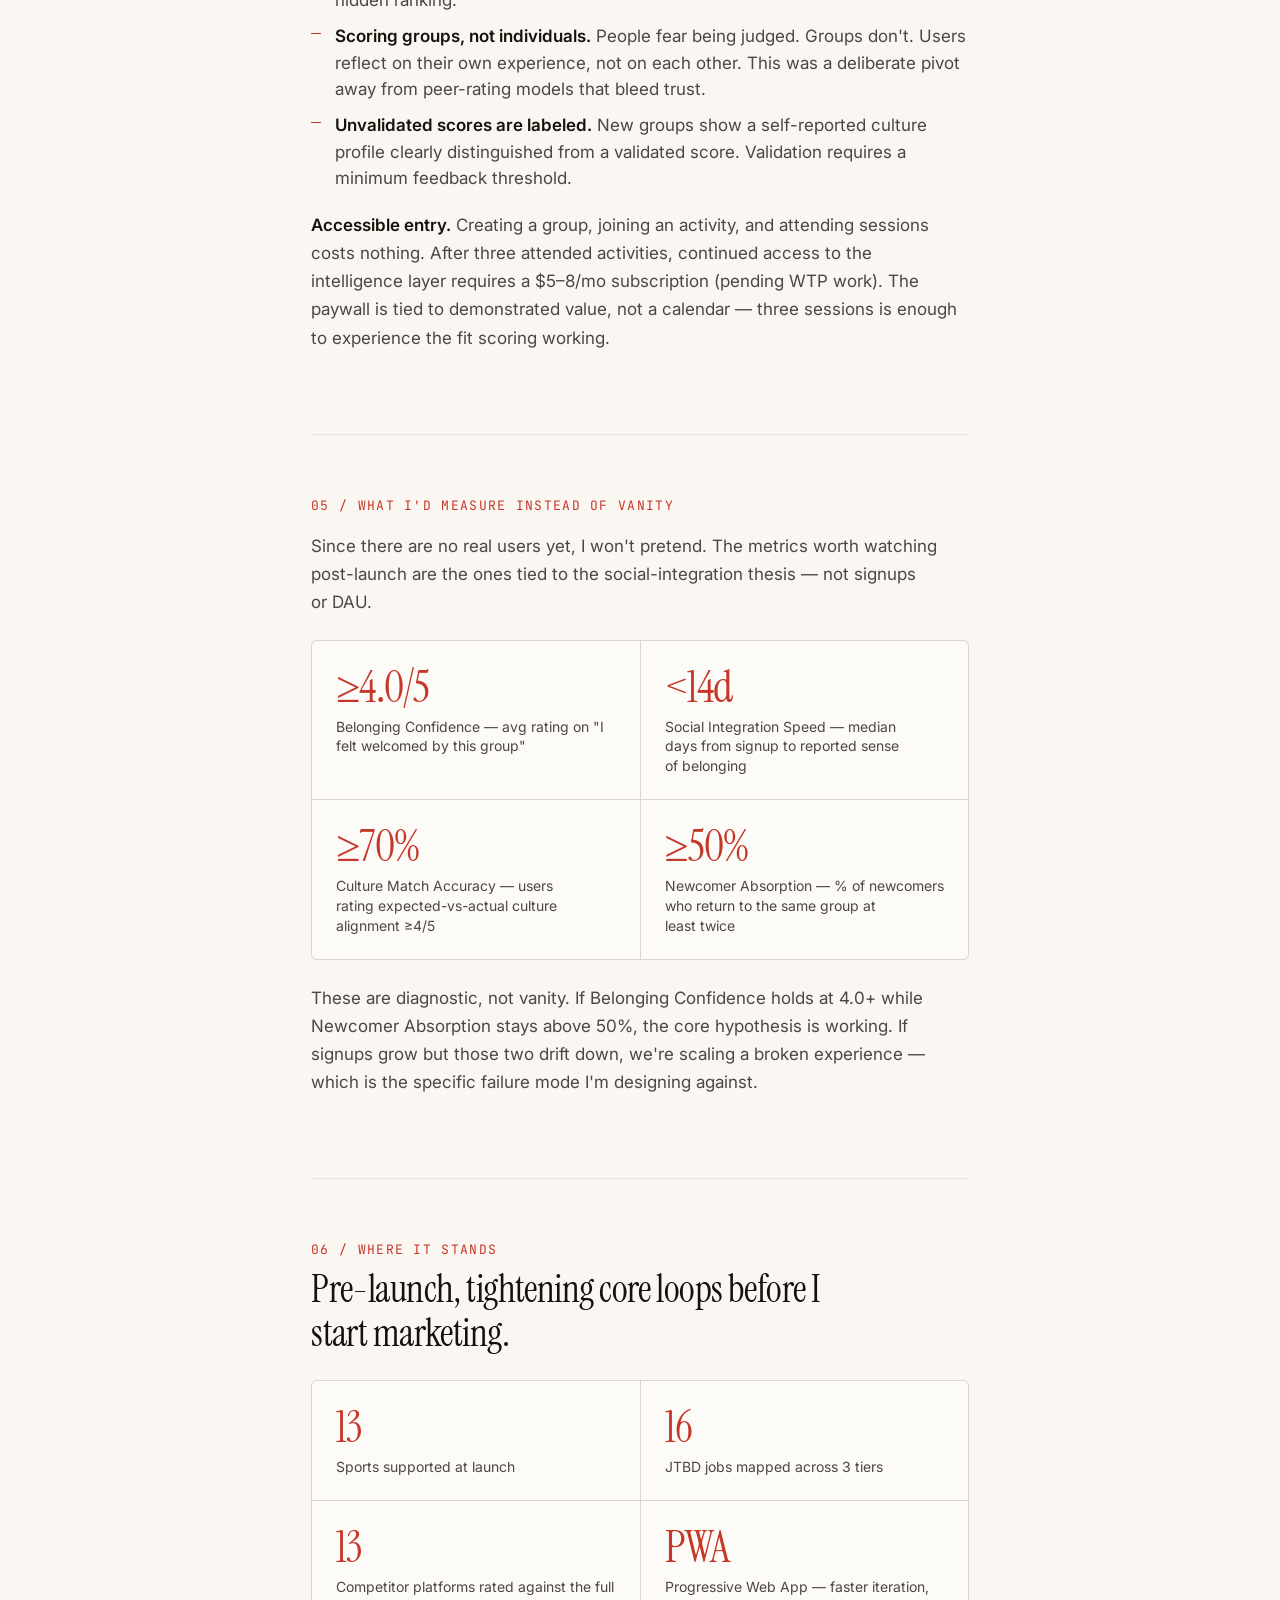
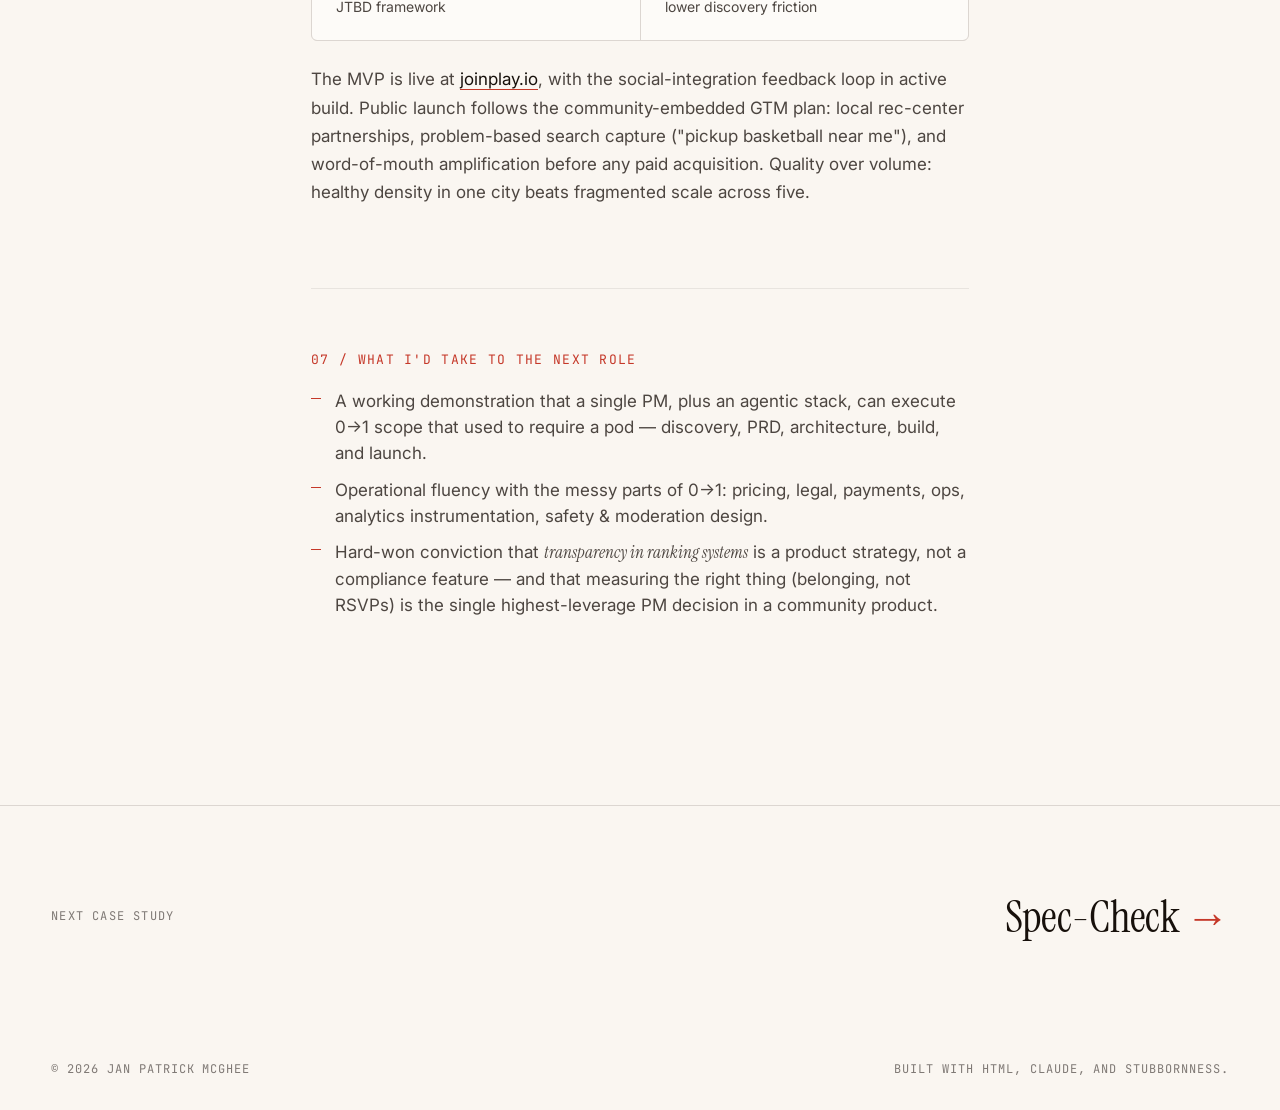
==== commit ec51dced: "Ship portfolio v2 with copy rewrite across all pages Adds new v2 site architecture (case study pages" ====
--- a/joinplay.html
+++ b/joinplay.html
@@ -62,7 +62,7 @@
 
   <section>
     <h2><span class="num">02 / The insight</span>Every activity has two fits. Every incumbent only measures one.</h2>
-    <p>The breakthrough was separating <strong>Activity Fit</strong> (skill match, location, schedule) from <strong>Social Fit</strong> (welcoming, competitive intensity, social continuity). Both matter. Either alone produces bad matches and silent churn.</p>
+    <p>The reframe was separating <strong>Activity Fit</strong> (skill match, location, schedule) from <strong>Social Fit</strong> (welcoming, competitive intensity, social continuity). Both matter. Either alone produces bad matches and silent churn.</p>
     <p>That became the core product hypothesis: <em>if both fits can be quantified and made visible before a user commits, the social-integration tax on newcomers collapses</em>.</p>
     <ul class="case-list">
       <li><strong>Activity Fit</strong> — two required inputs per sport at onboarding (skill tier, availability), plus two optional signals (years experience, frequency). Self-reports cross-validate against post-session feedback over time, correcting for the well-documented tendency to overestimate skill at sign-up.</li>
@@ -116,7 +116,7 @@
       <div class="outcome"><div class="outcome__num">13</div><div class="outcome__lbl">Competitor platforms rated against the full JTBD framework</div></div>
       <div class="outcome"><div class="outcome__num">PWA</div><div class="outcome__lbl">Progressive Web App — faster iteration, lower discovery friction</div></div>
     </div>
-    <p>The MVP is live at <a href="https://joinplay.io/" target="_blank" rel="noopener" style="color:var(--ink);border-bottom:1px solid var(--accent);">joinplay.io</a>, with the social-integration feedback loop in active build. Public launch follows the community-embedded GTM plan: local rec-center partnerships, problem-based search capture ("pickup basketball near me"), and word-of-mouth amplification before any paid acquisition. The discipline is quality over volume — healthy density in one city beats fragmented scale across five.</p>
+    <p>The MVP is live at <a href="https://joinplay.io/" target="_blank" rel="noopener" style="color:var(--ink);border-bottom:1px solid var(--accent);">joinplay.io</a>, with the social-integration feedback loop in active build. Public launch follows the community-embedded GTM plan: local rec-center partnerships, problem-based search capture ("pickup basketball near me"), and word-of-mouth amplification before any paid acquisition. Quality over volume: healthy density in one city beats fragmented scale across five.</p>
   </section>
 
   <section>
@@ -137,7 +137,7 @@
 
 <footer class="site-foot">
   <div class="site-foot__l">© 2026 Jan Patrick McGhee</div>
-  <div class="site-foot__r"><span class="site-foot__mono">Built with React, Claude, and stubbornness.</span></div>
+  <div class="site-foot__r"><span class="site-foot__mono">Built with HTML, Claude, and stubbornness.</span></div>
 </footer>
 
 <div id="cursor-label" class="cursor-label" aria-hidden="true"></div>
